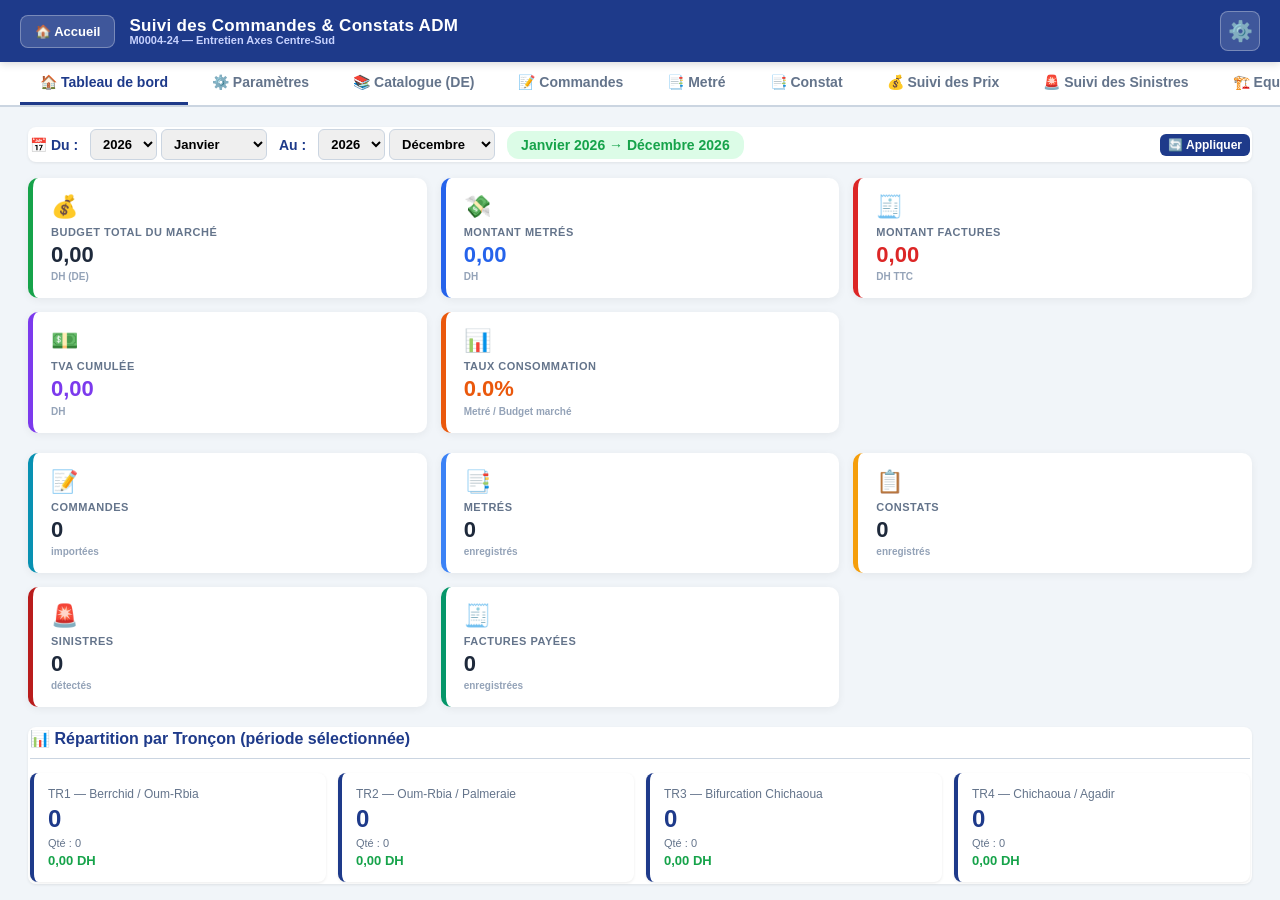
==== M0004-24/index.html @ 0e738bc2 "Add files via upload" ====
<!DOCTYPE html>
<html lang="fr" dir="ltr">
<head>
  <meta charset="UTF-8">
  <meta name="viewport" content="width=device-width, initial-scale=1.0">
  <title>Suivi Commandes - Marché M0004/24</title>
  <link rel="stylesheet" href="../shared/core.css">
  <script src="https://cdn.sheetjs.com/xlsx-0.20.0/package/dist/xlsx.full.min.js"></script>
</head>
<body>

 <!-- ═══ HEADER FIXE ═══ -->
  <header class="app-header">
    <div class="header-brand">
      <a href="../Marches.html" class="btn-home" title="Retour à l'accueil">
        🏠 Accueil
      </a>
      <img src="../image/adm.jpg" alt="ADM" class="header-logo" onerror="this.style.display='none'">
      <div>
        <h1>Suivi des Commandes & Constats ADM</h1>
        <small style="color:#c7d2fe;font-size:11px;font-weight:600;display:block;margin-top:-2px;">
          <span id="header-marche-nom">M0004/24</span>
        </small>
      </div>
    </div>
    <div class="header-actions-wrap">
      <button class="btn-settings" id="btn-settings-menu" onclick="toggleSettingsMenu(event)" title="Paramètres">⚙️</button>
      <div class="settings-dropdown" id="settings-dropdown">
        <button id="btn-sauvegarder">💾 Sauvegarder</button>
        <button id="btn-export-json">💾 Export JSON</button>
        <button id="btn-import-json">📥 Import JSON</button>
        <input type="file" id="file-json" accept=".json" hidden>
      </div>
    </div>
  </header>

  <!-- ═══ LAYOUT : SIDEBAR + CONTENU ═══ -->
  <div class="app-layout">

    

    <!-- CONTENU PRINCIPAL -->
  <main class="content">

  <nav class="tabs">
    <button class="tab active" data-tab="dashboard">🏠 Tableau de bord</button>
    <button class="tab" data-tab="parametres">⚙️ Paramètres</button>
    <button class="tab" data-tab="catalogue">📚 Catalogue (DE)</button>
    <button class="tab" data-tab="commandes">📝 Commandes</button>
    <button class="tab" data-tab="metre">📑 Metré</button>
    <button class="tab" data-tab="constat">📑 Constat</button>
    <button class="tab" data-tab="suivi">💰 Suivi des Prix</button>
    <button class="tab" data-tab="sinistres">🚨 Suivi des Sinistres</button>
    <button class="tab" data-tab="equipements">🏗️ Equipements</button>
    <button class="tab" data-tab="historique">🕒 Historique</button>
    <button class="tab" data-tab="export">📤 Export</button>
  </nav>

  <div class="container">

    <!-- DASHBOARD -->
    <section class="tab-content active" id="tab-dashboard">
      <!-- Toolbar : Sélecteur de période -->
      <div class="panel" style="margin-bottom:16px;">
        <div style="display:flex;gap:12px;align-items:center;flex-wrap:wrap;">
          <label style="font-weight:700;color:#1e3a8a;">📅 Du :</label>
          <span id="dash-picker-debut"></span>
          <label style="font-weight:700;color:#1e3a8a;">Au :</label>
          <span id="dash-picker-fin"></span>
          <span id="dash-periode-label" style="font-weight:700;color:#16a34a;padding:6px 14px;background:#dcfce7;border-radius:12px;"></span>
          <button class="btn btn-primary btn-sm" onclick="changerPeriodeDashboard()" style="margin-left:auto;">🔄 Appliquer</button>
        </div>
      </div>

      <!-- CARTES FINANCES (5) -->
      <div class="dash-grid">
        <div class="dash-card" style="border-left-color:#16a34a;">
          <div class="dash-icon">💰</div>
          <div class="dash-label">Budget total du marché</div>
          <div class="dash-value" id="dash-budget-marche">0</div>
          <div class="dash-unit">DH (DE)</div>
        </div>
        <div class="dash-card" style="border-left-color:#2563eb;">
          <div class="dash-icon">💸</div>
          <div class="dash-label">Montant Metrés</div>
          <div class="dash-value" id="dash-montant-metres">0</div>
          <div class="dash-unit">DH</div>
        </div>
        <div class="dash-card" style="border-left-color:#dc2626;">
          <div class="dash-icon">🧾</div>
          <div class="dash-label">Montant Factures</div>
          <div class="dash-value" id="dash-montant-factures">0</div>
          <div class="dash-unit">DH TTC</div>
        </div>
        <div class="dash-card" style="border-left-color:#7c3aed;">
          <div class="dash-icon">💵</div>
          <div class="dash-label">TVA cumulée</div>
          <div class="dash-value" id="dash-tva">0</div>
          <div class="dash-unit">DH</div>
        </div>
        <div class="dash-card" style="border-left-color:#ea580c;">
          <div class="dash-icon">📊</div>
          <div class="dash-label">Taux consommation</div>
          <div class="dash-value" id="dash-taux">0%</div>
          <div class="dash-unit">Metré / Budget marché</div>
        </div>
      </div>

      <!-- CARTES ACTIVITÉ (5) -->
      <div class="dash-grid">
        <div class="dash-card" style="border-left-color:#0891b2;">
          <div class="dash-icon">📝</div>
          <div class="dash-label">Commandes</div>
          <div class="dash-value" id="dash-nb-commandes">0</div>
          <div class="dash-unit">importées</div>
        </div>
        <div class="dash-card" style="border-left-color:#3b82f6;">
          <div class="dash-icon">📑</div>
          <div class="dash-label">Metrés</div>
          <div class="dash-value" id="dash-nb-metres">0</div>
          <div class="dash-unit">enregistrés</div>
        </div>
        <div class="dash-card" style="border-left-color:#f59e0b;">
          <div class="dash-icon">📋</div>
          <div class="dash-label">Constats</div>
          <div class="dash-value" id="dash-nb-constats">0</div>
          <div class="dash-unit">enregistrés</div>
        </div>
        <div class="dash-card" style="border-left-color:#b91c1c;">
          <div class="dash-icon">🚨</div>
          <div class="dash-label">Sinistres</div>
          <div class="dash-value" id="dash-nb-sinistres">0</div>
          <div class="dash-unit">détectés</div>
        </div>
        <div class="dash-card" style="border-left-color:#059669;">
          <div class="dash-icon">🧾</div>
          <div class="dash-label">Factures payées</div>
          <div class="dash-value" id="dash-nb-factures">0</div>
          <div class="dash-unit">enregistrées</div>
        </div>
      </div>

      <!-- RÉPARTITION PAR TRONÇON -->
      <div class="panel">
        <h2>📊 Répartition par Tronçon (période sélectionnée)</h2>
        <div id="dashboard-tr-cards" class="tr-cards-grid"></div>
      </div>
    </section>

   <!-- PARAMÈTRES -->
    <section class="tab-content" id="tab-parametres">
      <div class="panel">
        <div class="params-header">
          <h2>⚙️ Paramètres du projet</h2>
          <p class="hint">Ces informations sont utilisées dans l'en-tête et le pied de page des documents exportés.</p>
        </div>

        <!-- ═══ Layout 3 colonnes : Info | Bouton | Signatures ═══ -->
        <div class="params-layout">

          <!-- ═══ GAUCHE : Informations générales ═══ -->
          <div class="params-section params-col-left">
            <h3 class="params-section-title">🏢 Informations générales</h3>

            <div class="params-grid-1col">
              <div class="params-row">
                <label>Maître d'ouvrage</label>
                <input type="text" id="param-mo">
              </div>

              <div class="params-row">
                <label>Maître d'œuvre</label>
                <input type="text" id="param-moe">
              </div>

              <div class="params-row">
                <label>Prestataire</label>
                <input type="text" id="param-prestataire">
              </div>

              <div class="params-row">
                <label>Marché N°</label>
                <input type="text" id="param-marche">
              </div>

              <div class="params-row">
                <label>Section</label>
                <input type="text" id="param-section">
              </div>

              <div class="params-row">
                <label>Objet</label>
                <input type="text" id="param-objet">
              </div>

              <div class="params-row">
                <label>Date de début</label>
                <input type="date" id="param-date-debut">
              </div>

              <div class="params-row">
                <label>Date de fin</label>
                <input type="date" id="param-date-fin">
              </div>
            </div>
          </div>

          <!-- ═══ MILIEU : Bouton Enregistrer ═══ -->
          <div class="params-col-middle">
            <button class="btn btn-primary btn-save-vertical" id="btn-save-parametres">
              <span class="save-icon">💾</span>
              <span class="save-text">Enregistrer<br>les paramètres</span>
            </button>
          </div>

          <!-- ═══ DROITE : Signatures ═══ -->
          <!-- ═══ Section 2 : Signatures par TR ═══ -->
<div class="params-section">
  <h3 class="params-section-title">🖋️ Signatures par Tronçon</h3>
  <p class="hint" style="margin-bottom:14px;">
    Chaque <strong>technicien</strong> a son tronçon. En cas de congé, activez le remplaçant.
    Les <strong>ingénieurs</strong> couvrent : <b>Ing. 1</b> → TR1+TR2, <b>Ing. 2</b> → TR3+TR4.
  </p>

  <!-- Tableau techniciens -->
  <div class="sig-table-wrap">
    <table class="sig-table">
      <thead>
        <tr>
          <th style="width:200px;">Rôle</th>
          <th>TR1</th>
          <th>TR2</th>
          <th>TR3</th>
          <th>TR4</th>
        </tr>
      </thead>
      <tbody>
        <!-- Fonctions techniciens -->
        <tr>
          <td class="sig-row-label">👷 Fonction (Dressé par)</td>
          <td><input type="text" id="sig-tech-fct-TR1" placeholder="Adjoint Viabilité"></td>
          <td><input type="text" id="sig-tech-fct-TR2" placeholder="Adjoint Viabilité"></td>
          <td><input type="text" id="sig-tech-fct-TR3" placeholder="Adjoint Viabilité"></td>
          <td><input type="text" id="sig-tech-fct-TR4" placeholder="Adjoint Viabilité"></td>
        </tr>
        <!-- Noms titulaires -->
        <tr>
          <td class="sig-row-label">👤 Nom du titulaire</td>
          <td><input type="text" id="sig-tech-nom-TR1" placeholder="A. Nouari"></td>
          <td><input type="text" id="sig-tech-nom-TR2" placeholder="M. Alami"></td>
          <td><input type="text" id="sig-tech-nom-TR3" placeholder="Y. Idrissi"></td>
          <td><input type="text" id="sig-tech-nom-TR4" placeholder="H. Bennani"></td>
            </tr>
            <!-- Noms remplaçants -->
            <tr>
            <td class="sig-row-label">🔄 Nom du remplaçant</td>
            <td><input type="text" id="sig-tech-remp-TR1" placeholder="B. Tazi"></td>
            <td><input type="text" id="sig-tech-remp-TR2" placeholder="K. Fassi"></td>
            <td><input type="text" id="sig-tech-remp-TR3" placeholder="R. Saidi"></td>
            <td><input type="text" id="sig-tech-remp-TR4" placeholder="N. Cherkaoui"></td>
            </tr>
            <!-- Toggle congé -->
            <tr>
            <td class="sig-row-label">🔘 Titulaire en congé ?</td>
            <td style="text-align:center;">
                <label class="switch">
                <input type="checkbox" id="sig-tech-conge-TR1">
                <span class="slider"></span>
                </label>
            </td>
            <td style="text-align:center;">
                <label class="switch">
                <input type="checkbox" id="sig-tech-conge-TR2">
                <span class="slider"></span>
                </label>
            </td>
            <td style="text-align:center;">
                <label class="switch">
                <input type="checkbox" id="sig-tech-conge-TR3">
                <span class="slider"></span>
                </label>
            </td>
            <td style="text-align:center;">
                <label class="switch">
                <input type="checkbox" id="sig-tech-conge-TR4">
                <span class="slider"></span>
                </label>
            </td>
            </tr>
        </tbody>
        </table>
    </div>

    <!-- Ingénieurs -->
    <div class="sig-eng-grid">
        <div class="sig-eng-card" style="border-left-color:#2563eb;">
        <h4>🎓 Ingénieur 1 (TR1 + TR2)</h4>
        <div class="params-row">
            <label>Fonction (Validé par)</label>
            <input type="text" id="sig-ing1-fct" placeholder="Chef de division sécurité et entretien">
        </div>
        <div class="params-row">
            <label>Nom</label>
            <input type="text" id="sig-ing1-nom" placeholder="S. Mansouri">
        </div>
        </div>

        <div class="sig-eng-card" style="border-left-color:#7c3aed;">
        <h4>🎓 Ingénieur 2 (TR3 + TR4)</h4>
        <div class="params-row">
            <label>Fonction (Validé par)</label>
            <input type="text" id="sig-ing2-fct" placeholder="Chef de division sécurité et entretien">
        </div>
        <div class="params-row">
            <label>Nom</label>
            <input type="text" id="sig-ing2-nom" placeholder="A. Kadiri">
        </div>
        </div>
    </div>

    <!-- Entreprise -->
    <div class="sig-eng-card" style="border-left-color:#16a34a;margin-top:14px;">
        <h4>🏢 Entreprise (Accepté par)</h4>
        <div class="params-grid-2col">
        <div class="params-row">
            <label>Texte (Accepté par)</label>
            <input type="text" id="sig-ent-txt" placeholder="Le représentant de l'entreprise">
        </div>
        <div class="params-row">
            <label>Nom</label>
            <input type="text" id="sig-ent-nom" placeholder="M. Bennani">
        </div>
        <div class="params-row">
            <label>Date d'acceptation</label>
            <input type="date" id="sig-ent-date">
        </div>
        </div>
    </div>
    </div>

        </div>

        <!-- ═══ Section Logo (pleine largeur en bas) ═══ -->
        <div class="params-section params-logo-section">
          <h3 class="params-section-title">🖼️ Logo du projet</h3>

          <div class="params-logo-row">
            <div class="params-logo-upload">
              <label for="param-logo" class="btn btn-secondary" style="cursor:pointer;">
                📁 Choisir un fichier
              </label>
              <input type="file" id="param-logo" accept="image/*" hidden>
              <button type="button" class="btn btn-danger btn-sm" id="btn-supprimer-logo" style="display:none;">
                🗑️ Supprimer
              </button>
            </div>
            <div id="param-logo-preview" class="params-logo-preview"></div>
          </div>
        </div>

      </div>
    </section>

    <!-- CATALOGUE -->
    <section class="tab-content" id="tab-catalogue">
      <div class="panel">
        <h2>📚 Catalogue de référence — DE.xlsx</h2>
        <div class="import-zone">
          <p>Importer le fichier <strong>DE.xlsx</strong>.</p>
          <input type="file" id="file-de" accept=".xlsx,.xls" hidden>
          <button class="btn btn-primary" onclick="document.getElementById('file-de').click()">
            📥 Importer DE.xlsx
          </button>
          <span id="de-status" class="status"></span>
        </div>
        <div class="filter-bar">
          <input type="text" id="filtre-catalogue" placeholder="🔍 Rechercher N° ou libellé...">
        </div>
        <div class="table-scroll-fill">
          <table class="table">
            <thead>
              <tr>
                <th style="width:60px;">N°</th>
                <th>Libellé des prix</th>
                <th style="width:70px;">Unité</th>
                <th style="width:110px;">Qts INITIALES</th>
                <th style="width:120px;">P.U (DH)</th>
                <th style="width:140px;">P.T (DH)</th>
              </tr>
            </thead>
            <tbody id="tbody-catalogue"></tbody>
            <tfoot id="tfoot-catalogue"></tfoot>
          </table>
        </div>
      </div>
    </section>

    <!-- COMMANDES -->
    <section class="tab-content" id="tab-commandes">
      <div class="panel">
        <h2>📥 Importer une commande depuis Excel</h2>
        <div class="import-zone">
          <p>Importer un fichier <strong>COMMANDE type.xlsx</strong>. Le nom doit être unique.</p>
          <input type="file" id="file-commande" accept=".xlsx,.xls" hidden>
          <label style="font-size:13px;">
            Nom :
            <input type="text" id="import-nom" placeholder="Ex: commande25" style="padding:5px;width:130px;">
          </label>
          <label style="font-size:13px;">
            Date :
            <input type="date" id="import-date" style="padding:5px;">
          </label>
          <button class="btn btn-primary" onclick="document.getElementById('file-commande').click()">
            📥 Importer
          </button>
          <span id="commande-status" class="status"></span>
        </div>
      </div>

      <div class="panel">
        <h2>📋 Gestion des commandes enregistrées</h2>
        <div id="liste-commandes-accordion"></div>
      </div>

      <div class="panel">
        <h2>📑 Toutes les lignes (toutes commandes confondues)</h2>
        <div class="filter-bar">
          <select id="filtre-troncon">
            <option value="">Tous les tronçons</option>
            <option value="TR1">TR1</option><option value="TR2">TR2</option>
            <option value="TR3">TR3</option><option value="TR4">TR4</option>
          </select>
          <input type="text" id="filtre-recherche"
                 placeholder="🔍 Rechercher : PK, désignation, observations, dates, N° commande...">
          <button class="btn btn-primary" id="btn-generer-finale">👁️ Aperçu & Export</button>
        </div>
        <div style="max-height:600px;overflow-y:auto;">
          <table class="table" style="font-size:12px;">
            <thead>
              <tr>
                <th style="width:110px;">N° Commande</th>
                <th style="width:70px;">Tronçon</th>
                <th style="width:90px;">PK</th>
                <th style="width:60px;">Sens</th>
                <th style="width:70px;">Côté</th>
                <th>Désignation</th>
                <th style="width:180px;">Observations</th>
                <th style="width:60px;">Qté</th>
                <th style="width:110px;">Type</th>
                <th style="width:90px;">Changer</th>
              </tr>
            </thead>
            <tbody id="tbody-liste-commandes"></tbody>
            <tfoot id="tfoot-liste-commandes"></tfoot>
          </table>
        </div>
      </div>
    </section>

    <!-- METRÉ -->
    <section class="tab-content" id="tab-metre">
      <div class="sub-tabs" id="subtabs-metre">
        <button class="sub-tab active" data-subtab="metre-TR1" onclick="switchMetre('TR1')">📑 Metré TR1</button>
        <button class="sub-tab" data-subtab="metre-TR2" onclick="switchMetre('TR2')">📑 Metré TR2</button>
        <button class="sub-tab" data-subtab="metre-TR3" onclick="switchMetre('TR3')">📑 Metré TR3</button>
        <button class="sub-tab" data-subtab="metre-TR4" onclick="switchMetre('TR4')">📑 Metré TR4</button>
        <input type="file" id="file-metre-import" accept=".xlsx,.xls" hidden>
        <button class="btn btn-primary btn-sm" onclick="document.getElementById('file-metre-import').click()" style="margin-left:auto;">
            📥 Importer Excel
        </button>
    </div>
      
       
      <div id="metre-content"></div>

      <!-- ⬇️ Gestion des Metrés enregistrés -->
      <div class="panel" style="margin-top:20px;">
        <h2>📋 Gestion des Metrés enregistrés</h2>
        <div class="filter-bar">
          <select id="filtre-metre-troncon" onchange="rendreMetresEnregistres()">
            <option value="">Tous les tronçons</option>
            <option value="TR1">TR1</option><option value="TR2">TR2</option>
            <option value="TR3">TR3</option><option value="TR4">TR4</option>
          </select>
          <input type="text" id="filtre-metre-recherche"
                 placeholder="🔍 Rechercher (N°, date, tronçon...)"
                 oninput="rendreMetresEnregistres()">
        </div>
        <div id="liste-metres-accordion"></div>
      </div>
    </section>

    <!-- CONSTAT -->
    <section class="tab-content" id="tab-constat">
      <div class="sub-tabs" id="subtabs-constat">
        <button class="sub-tab active" data-subtab="constat-TR1" onclick="switchConstat('TR1')">📑 Constat TR1</button>
        <button class="sub-tab" data-subtab="constat-TR2" onclick="switchConstat('TR2')">📑 Constat TR2</button>
        <button class="sub-tab" data-subtab="constat-TR3" onclick="switchConstat('TR3')">📑 Constat TR3</button>
        <button class="sub-tab" data-subtab="constat-TR4" onclick="switchConstat('TR4')">📑 Constat TR4</button>
        <button class="sub-tab" data-subtab="constat-CONS" onclick="switchConstat('CONS')">📑 Constat consolidé</button>
        <input type="file" id="file-constat-import" accept=".xlsx,.xls" hidden>
        <button class="btn btn-primary btn-sm" id="btn-import-constat" onclick="document.getElementById('file-constat-import').click()" style="margin-left:auto;">
        📥 Importer Excel
        </button>
    </div>
      
     <div id="constat-content"></div>

      <!-- ⬇️ Gestion des Constats enregistrés -->
      <div class="panel" style="margin-top:20px;">
        <h2>📋 Gestion des Constats enregistrés</h2>
        <div class="filter-bar">
          <select id="filtre-constat-troncon" onchange="rendreConstatsEnregistres()">
            <option value="">Tous les tronçons</option>
            <option value="TR1">TR1</option><option value="TR2">TR2</option>
            <option value="TR3">TR3</option><option value="TR4">TR4</option>
          </select>
          <input type="text" id="filtre-constat-recherche"
                 placeholder="🔍 Rechercher (N°, date, tronçon...)"
                 oninput="rendreConstatsEnregistres()">
        </div>
        <div id="liste-constats-accordion"></div>
      </div>
    </section>
    <!-- SUIVI DES PRIX -->
    <section class="tab-content" id="tab-suivi">
    <div id="suivi-content"></div>

    <!-- ⬇️ Gestion des Suivis enregistrés -->
    <div class="panel" style="margin-top:20px;">
        <h2>📋 Gestion des Suivis des Prix enregistrés</h2>
        <div class="filter-bar">
      <button class="btn btn-primary btn-sm" onclick="ajouterSuiviManuel()">➕ Nouveau Suivi</button>
      <select id="filtre-suivi-mois" onchange="rendreSuivisEnregistres()">
            <option value="">Tous les mois</option>
        </select>
        <input type="text" id="filtre-suivi-recherche"
                placeholder="🔍 Rechercher (N°, mois...)"
                oninput="rendreSuivisEnregistres()">
        </div>
        <div id="liste-suivis-accordion"></div>
    </div>
    </section>
    <!-- SUIVI DES SINISTRES -->
    <section class="tab-content" id="tab-sinistres">
        <!-- Sous-tabs -->
        <div class="sub-tabs" id="subtabs-sinistres">
            <button class="sub-tab active" data-subtab="sin-sinistres" onclick="switchSinistre('sin-sinistres')">🚨 Sinistres</button>
            <button class="sub-tab" data-subtab="sin-photos" onclick="switchSinistre('sin-photos')">📷 Photos</button>
            <button class="sub-tab" data-subtab="sin-gard" onclick="switchSinistre('sin-gard')">📄 Page de garde</button>
            <button class="sub-tab" data-subtab="sin-etat" onclick="switchSinistre('sin-etat')">📋 État des sinistres</button>
            <button class="sub-tab" data-subtab="sin-factures" onclick="switchSinistre('sin-factures')">🧾 Factures</button>
        </div>

        <!-- ═══ 1. SINISTRES (extraits des commandes) ═══ -->
        <div id="sin-content-sinistres">
            <div class="panel">
            <h2>🚨 Liste des sinistres (extraite des commandes)</h2>
            <div class="filter-bar">
                <select id="sin-filtre-troncon" onchange="rendreSinistresListe()">
                <option value="">Tous les tronçons</option>
                <option value="TR1">TR1</option><option value="TR2">TR2</option>
                <option value="TR3">TR3</option><option value="TR4">TR4</option>
                </select>
                <input type="text" id="sin-filtre-recherche"
                    placeholder="🔍 Rechercher (PK, sens, observations, date...)"
                    oninput="rendreSinistresListe()">
                <button class="btn btn-secondary btn-sm" onclick="exportSinistresExcel()">📥 Excel</button>
                <span id="sin-count" style="margin-left:auto;font-weight:600;color:#1e3a8a;"></span>
            </div>
            <div style="max-height:600px;overflow:auto;">
                <table class="table" style="font-size:12px;">
                <thead>
                    <tr>
                        <th style="width:70px;">Tronçon</th>
                        <th style="width:90px;">PK</th>
                        <th style="width:60px;">Sens</th>
                        <th style="width:70px;">Côté</th>
                        <th>Dégats infrastructure</th>
                        <th style="width:100px;">Date du sinistre</th>
                        <th style="width:80px;">Commande</th>
                    </tr>
                </thead>
                <tbody id="tbody-sinistres"></tbody>
                </table>
            </div>
            </div>
        </div>

        <!-- ═══ 2. PHOTOS ═══ -->
        <div id="sin-content-photos" style="display:none;">
            <div class="panel">
            <h2>📷 Photos des sinistres</h2>
            <div class="filter-bar">
                <input type="file" id="photos-folder-input" webkitdirectory directory multiple accept="image/*" hidden>
                <button class="btn btn-primary" onclick="document.getElementById('photos-folder-input').click()">
                📁 Charger le dossier "photo"
                </button>
                <button class="btn btn-secondary" onclick="viderPhotos()">🗑️ Vider les photos</button>
                <span id="photos-count" style="font-weight:600;color:#1e3a8a;"></span>
            </div>
            <p class="hint">
                ℹ️ Nommez vos fichiers : <strong>PK Sens Numéro.jpg</strong> (ex: <code>240800 AM1.jpg</code>, <code>240800 AM2.jpg</code>)
            </p>
            <div class="filter-bar" style="background:#f0f9ff;padding:12px;border-radius:8px;">
                <label style="font-weight:700;color:#1e3a8a;">📅 Date du sinistre :</label>
                <select id="photos-select-date" onchange="majSelectPkPhotos()"
                        style="min-width:200px;padding:6px 10px;border-radius:6px;border:1px solid #cbd5e1;font-weight:600;">
                <option value="">— Sélectionner une date —</option>
                </select>
                <label style="font-weight:700;color:#1e3a8a;">📍 PK :</label>
                <select id="photos-select-pk" onchange="rendrePhotos()"
                        style="min-width:220px;padding:6px 10px;border-radius:6px;border:1px solid #cbd5e1;font-weight:600;">
                <option value="">— Sélectionner un PK —</option>
                </select>
            </div>
            <div id="photos-grid"></div>
            </div>
        </div>

        <!-- ═══ 3. PAGE DE GARDE ═══ -->
        <div id="sin-content-gard" style="display:none;">
            <div class="panel">
            <h2>📄 Page de garde du sinistre</h2>
            <div class="filter-bar">
                <label style="font-weight:600;">🔍 Choisir un sinistre :</label>
                <select id="gard-select-pk" onchange="rendrePageDeGarde()" style="min-width:400px;padding:6px;">
                <option value="">— Sélectionner PK / Sens —</option>
                </select>
                <button class="btn btn-primary btn-sm" onclick="apercuPageDeGarde()">🖨️ Aperçu & Imprimer / PDF</button>
            </div>
            <div id="gard-content" class="page-garde"></div>
            </div>
        </div>

        <!-- ═══ 4. ÉTAT DES SINISTRES ═══ -->
        <div id="sin-content-etat" style="display:none;">
            <div id="etat-sinistres-content"></div>
            <div class="panel" style="margin-top:20px;">
            <h2>📋 Gestion des États enregistrés</h2>
            <div class="filter-bar">
                <select id="filtre-etat-mois" onchange="rendreEtatsSinistresEnregistres()">
                <option value="">Tous les mois</option>
                </select>
            </div>
            <div id="liste-etats-accordion"></div>
            </div>
        </div>
        <!-- ═══ 5. FACTURES ═══ -->
        <div id="sin-content-factures" style="display:none;">
            <div id="factures-content"></div>
                <div class="panel" style="margin-top:20px;">
                    <h2>📋 Gestion des Factures enregistrées</h2>
                        <div class="filter-bar">
                        <input type="text" id="filtre-facture-recherche"
                                placeholder="🔍 Rechercher (N° facture, PK...)"
                                oninput="rendreFacturesEnregistrees()">
                        </div>
                <div id="liste-factures-accordion"></div>
            </div>
        </div>
    </section>
    <!-- ÉQUIPEMENTS -->
    <section class="tab-content" id="tab-equipements">
            <div id="equipements-content"></div>
            <div class="panel" style="margin-top:20px;">
                <h2>📋 Gestion des Équipements enregistrés</h2>
                <div class="filter-bar">
                <select id="filtre-equip-mois" onchange="rendreEquipementsEnregistres()">
                    <option value="">Tous les mois</option>
                </select>
                <input type="text" id="filtre-equip-recherche"
                        placeholder="🔍 Rechercher (N°, mois...)"
                        oninput="rendreEquipementsEnregistres()">
                </div>
                <div id="liste-equipements-accordion"></div>
            </div>
    </section>
        

    <!-- HISTORIQUE -->
    <section class="tab-content" id="tab-historique">
      <div class="panel">
        <h2>🕒 Historique des modifications</h2>
        <div class="filter-bar">
          <button class="btn btn-danger btn-sm" id="btn-vider-historique">🗑️ Vider l'historique</button>
        </div>
        <table class="table">
          <thead><tr>
            <th style="width:180px;">Date & heure</th>
            <th style="width:200px;">Action</th>
            <th>Détails</th>
          </tr></thead>
          <tbody id="tbody-historique"></tbody>
        </table>
      </div>
    </section>

    <!-- EXPORT -->
    <!-- EXPORT -->
    <section class="tab-content" id="tab-export">
    <div class="panel">
        <h2>📤 Centre d'Export & Impression</h2>
        <p class="hint">
        📌 Sélectionnez une <strong>période</strong> et un <strong>tronçon</strong>, puis cliquez sur
        <strong>👁️ Aperçu & Export</strong> dans la carte souhaitée.
        </p>

        <!-- Filtres globaux -->
        <div class="export-filters-bar">
        <div class="export-filter-item">
            <label>📅 Du :</label>
            <span id="export-picker-debut"></span>
        </div>
        <div class="export-filter-item">
            <label>Au :</label>
            <span id="export-picker-fin"></span>
        </div>
        <div class="export-filter-item">
            <label>🛣️ Tronçon :</label>
            <select id="export-filter-troncon">
            <option value="">Tous</option>
            <option value="TR1">TR1</option>
            <option value="TR2">TR2</option>
            <option value="TR3">TR3</option>
            <option value="TR4">TR4</option>
            </select>
        </div>
        <button class="btn btn-primary btn-sm" onclick="appliquerFiltresExport()">
            🔄 Appliquer
        </button>
        </div>

        <!-- Cartes d'export -->
        <div class="export-grid-center" id="export-grid-center"></div>
    </div>
    </section>

  </div>  <!-- /container -->

    </main>  <!-- /content -->
 </div>  <!-- /app-layout -->

  <div class="modal" id="modal-apercu">
    <div class="modal-content">
      <div class="modal-header">
        <h2 id="apercu-titre">Aperçu</h2>
        <div id="modal-actions">
          <button class="btn btn-primary" id="btn-imprimer">🖨️ Imprimer / PDF</button>
          <button class="btn btn-ghost" id="btn-fermer-apercu">✖ Fermer</button>
        </div>
      </div>
      <div class="modal-body" id="apercu-body"></div>
    </div>
  </div>

  <script src="config.js"></script>
  <script src="../shared/core.js"></script>
  <script src="custom.js"></script>
</body>
</html>
---- shared/core.css ----
/* ============================================================
   SUIVI DES COMMANDES — Styles principaux
   Organisation :
   01. Variables & Thème
   02. Reset & Base
   03. Layout global
   04. Header
   05. Sidebar
   06. Content + Tabs + Sub-tabs
   07. Container & Panels
   08. Cartes (générales + Dashboard + TR)
   09. Boutons
   10. Formulaires & Import
   11. Tableaux
   12. Badges & Filtres
   13. Accordéons
   14. Export cards
   15. Modal
   16. En-têtes officiels
   17. Page de garde
   18. Photos archive
   19. Print
   ============================================================ */


/* ============================================================
   01. VARIABLES & THÈME
   ============================================================ */
:root {
  --primary: #1e3a8a;
  --primary-light: #3b82f6;
  --success: #16a34a;
  --warning: #ea580c;
  --danger: #dc2626;
  --bg: #f1f5f9;
  --panel: #ffffff;
  --border: #cbd5e1;
  --text: #1e293b;
  --text-muted: #64748b;
  --shadow: 0 1px 3px rgba(0,0,0,0.08);
  --shadow-lg: 0 8px 30px rgba(0,0,0,0.2);
}


/* ============================================================
   02. RESET & BASE
   ============================================================ */
* { box-sizing: border-box; margin: 0; padding: 0; }

html, body { height: 100%; }

body {
  font-family: 'Tahoma', 'Segoe UI', 'Arial', sans-serif;
  background: var(--bg);
  color: var(--text);
  direction: ltr;
  font-size: 14px;
  display: flex;
  flex-direction: column;
  overflow: hidden;
}


/* ============================================================
   03. LAYOUT GLOBAL
   ============================================================ */
.app-layout {
  display: flex;
  flex: 1;
  overflow: hidden;
}

.content {
  flex: 1;
  overflow-y: auto;
  background: var(--bg);
  display: flex;
  flex-direction: column;
}


/* ============================================================
   04. HEADER
   ============================================================ */
.app-header {
  background: var(--primary);
  color: white;
  padding: 0 20px;
  display: flex;
  align-items: center;
  justify-content: space-between;
  height: 62px;
  box-shadow: 0 2px 8px rgba(0,0,0,0.15);
  z-index: 100;
  flex-shrink: 0;
}

.header-brand {
  display: flex;
  align-items: center;
  gap: 14px;
  height: 100%;
}

.header-logo {
  height: 48px;
  max-height: 48px;
  width: auto;
  background: var(--primary);
  padding: 4px 8px;
  border-radius: 4px;
  object-fit: contain;
}

.header-brand h1 {
  font-size: 17px;
  margin: 0;
  font-weight: 700;
  color: #fff;
  letter-spacing: 0.3px;
}

.header-actions-wrap { position: relative; }

.btn-settings {
  background: rgba(255,255,255,0.15);
  border: 1px solid rgba(255,255,255,0.3);
  color: white;
  width: 40px;
  height: 40px;
  border-radius: 8px;
  cursor: pointer;
  font-size: 20px;
  display: flex;
  align-items: center;
  justify-content: center;
  transition: background 0.2s;
}
.btn-settings:hover { background: rgba(255,255,255,0.28); }

/* Menu déroulant ⚙️ */
.settings-dropdown {
  display: none;
  position: absolute;
  top: calc(100% + 6px);
  right: 0;
  background: white;
  border-radius: 8px;
  box-shadow: var(--shadow-lg);
  min-width: 200px;
  padding: 6px;
  z-index: 9999;
}
.settings-dropdown.open { display: block; }
.settings-dropdown button {
  display: block;
  width: 100%;
  text-align: left;
  padding: 10px 14px;
  background: none;
  border: none;
  cursor: pointer;
  font-size: 13px;
  font-family: inherit;
  color: var(--text);
  border-radius: 6px;
  font-weight: 500;
  transition: background 0.15s;
}
.settings-dropdown button:hover {
  background: #f1f5f9;
  color: var(--primary);
}


/* ============================================================
   05. SIDEBAR
   ============================================================ */
.sidebar {
  display: none !important;
}
.sidebar {
  width: 250px;
  background: #1e293b;
  color: white;
  display: flex;
  flex-direction: column;
  flex-shrink: 0;
  overflow-y: auto;
  transition: width 0.25s ease;
}

.sidebar-header {
  display: flex;
  align-items: center;
  justify-content: space-between;
  padding: 16px 12px 16px 18px;
  font-weight: 700;
  font-size: 13px;
  letter-spacing: 1.5px;
  color: #93c5fd;
  background: #0f172a;
  text-transform: uppercase;
  border-bottom: 1px solid #334155;
}

.btn-toggle-sidebar {
  background: rgba(255,255,255,0.08);
  border: 1px solid rgba(255,255,255,0.15);
  color: #93c5fd;
  width: 26px;
  height: 26px;
  border-radius: 6px;
  cursor: pointer;
  font-size: 11px;
  display: flex;
  align-items: center;
  justify-content: center;
  transition: all 0.2s;
  padding: 0;
}
.btn-toggle-sidebar:hover {
  background: rgba(255,255,255,0.18);
  color: #fff;
}

/* Liste des marchés */
.marches-list {
  list-style: none;
  margin: 0;
  padding: 8px;
  flex: 1;
}

.marche-item {
  display: flex;
  align-items: center;
  gap: 10px;
  padding: 12px 14px;
  border-radius: 8px;
  cursor: pointer;
  margin-bottom: 6px;
  transition: background 0.15s, border-left 0.15s;
  border-left: 3px solid transparent;
}
.marche-item:hover  { background: #334155; }
.marche-item.active { background: #1e40af; border-left-color: #fbbf24; }

.marche-icon { font-size: 20px; flex-shrink: 0; }

.marche-info {
  display: flex;
  flex-direction: column;
  gap: 2px;
  min-width: 0;
}
.marche-info strong { font-size: 13px; color: #fff; font-weight: 700; }
.marche-info small {
  font-size: 11px;
  color: #94a3b8;
  white-space: nowrap;
  overflow: hidden;
  text-overflow: ellipsis;
}
.marche-item.active .marche-info small { color: #c7d2fe; }

.btn-add-marche {
  margin: 12px;
  background: #3b82f6;
  color: white;
  border: none;
  padding: 10px;
  border-radius: 6px;
  font-weight: 600;
  cursor: pointer;
  transition: background 0.2s;
}
.btn-add-marche:hover { background: #2563eb; }

/* Mode réduit (60px) */
.sidebar.collapsed { width: 60px; }
.sidebar.collapsed .sidebar-header span { display: none; }
.sidebar.collapsed .sidebar-header { justify-content: center; padding: 16px 8px; }
.sidebar.collapsed .marche-info,
.sidebar.collapsed .marche-icon { display: none; }
.sidebar.collapsed .marche-item { justify-content: center; padding: 12px 8px; }
.sidebar.collapsed .marche-item::after { content: '📑'; font-size: 20px; }
.sidebar.collapsed .btn-add-marche { font-size: 0; padding: 10px 0; }
.sidebar.collapsed .btn-add-marche::before { content: '➕'; font-size: 16px; }


/* ============================================================
   06. CONTENT + TABS + SUB-TABS
   ============================================================ */
.content .tabs {
  position: sticky;
  top: 0;
  z-index: 50;
  background: white;
  border-bottom: 2px solid var(--border);
  padding: 0 20px;
  display: flex;
  gap: 4px;
  overflow-x: auto;
  flex-shrink: 0;
}

.tabs {
  background: white;
  padding: 0 24px;
  display: flex;
  gap: 4px;
  border-bottom: 2px solid var(--border);
  overflow-x: auto;
}

.tab {
  padding: 12px 20px;
  border: none;
  background: transparent;
  cursor: pointer;
  font-size: 14px;
  font-weight: 600;
  color: var(--text-muted);
  border-bottom: 3px solid transparent;
  transition: all 0.2s;
  white-space: nowrap;
  font-family: inherit;
}
.tab:hover  { color: var(--primary); background: #f8fafc; }
.tab.active { color: var(--primary); border-bottom-color: var(--primary); }

/* Sub-tabs */
.sub-tabs {
  display: flex;
  gap: 6px;
  margin-bottom: 16px;
  flex-wrap: wrap;
  background: white;
  padding: 8px;
  border-radius: 8px;
  box-shadow: var(--shadow);
}
.sub-tab {
  padding: 8px 16px;
  border: 1px solid var(--border);
  background: white;
  border-radius: 6px;
  cursor: pointer;
  font-size: 13px;
  font-weight: 600;
  color: var(--text-muted);
  font-family: inherit;
  transition: all 0.15s;
}
.sub-tab:hover  { background: #f8fafc; border-color: var(--primary-light); }
.sub-tab.active { background: var(--primary); color: white; border-color: var(--primary); }

/* Contenu des onglets */
.tab-content { display: none; }
.tab-content.active { display: block; animation: fadeIn 0.2s; }
@keyframes fadeIn { from { opacity: 0; } to { opacity: 1; } }


/* ============================================================
   07. CONTAINER & PANELS
   ============================================================ */
.container { padding: 20px 24px; max-width: 1600px; margin: 0 auto; }

.panel {
  background: var(--panel);
  padding: 2px;
  border-radius: 8px;
  box-shadow: var(--shadow);
  margin-bottom: 20px;
}
.panel h2 {
  font-size: 16px;
  margin-bottom: 14px;
  padding-bottom: 10px;
  border-bottom: 1px solid var(--border);
  color: var(--primary);
}

.hint {
  font-size: 12px;
  color: var(--text-muted);
  background: #f0f9ff;
  padding: 10px 12px;
  border-radius: 6px;
  border-left: 3px solid var(--primary-light);
  margin-bottom: 14px;
}


/* ============================================================
   08. CARTES (Générales + Dashboard + TR)
   ============================================================ */

/* --- Cartes génériques --- */
.cards-grid {
  display: grid;
  grid-template-columns: repeat(auto-fit, minmax(180px, 1fr));
  gap: 16px;
  margin-bottom: 20px;
}
.card {
  background: var(--panel);
  padding: 20px;
  border-radius: 8px;
  box-shadow: var(--shadow);
  border-left: 4px solid var(--primary-light);
  display: flex;
  flex-direction: column;
  gap: 8px;
}
.card-success { border-left-color: var(--success); }
.card-warning { border-left-color: var(--warning); }
.card-danger  { border-color: #fecaca; background: #fef2f2; }
.card-label { font-size: 12px; color: var(--text-muted); }
.card-value { font-size: 28px; font-weight: bold; }

/* --- Cartes Dashboard --- */
.dash-grid {
  display: grid;
  grid-template-columns: repeat(5, 1fr);
  gap: 14px;
  margin-bottom: 20px;
}
@media (max-width: 1300px) { .dash-grid { grid-template-columns: repeat(3, 1fr); } }
@media (max-width: 900px)  { .dash-grid { grid-template-columns: repeat(2, 1fr); } }
@media (max-width: 600px)  { .dash-grid { grid-template-columns: 1fr; } }

.dash-card {
  background: #fff;
  border-radius: 10px;
  padding: 16px 18px;
  border-left: 5px solid var(--primary);
  box-shadow: 0 2px 8px rgba(0,0,0,0.06);
  transition: transform 0.15s, box-shadow 0.15s;
  display: flex;
  flex-direction: column;
  gap: 4px;
  min-height: 110px;
  position: relative;
  overflow: hidden;
}
.dash-card:hover {
  transform: translateY(-2px);
  box-shadow: 0 6px 18px rgba(0,0,0,0.12);
}
.dash-icon  { font-size: 22px; margin-bottom: 2px; }
.dash-label {
  font-size: 11px;
  color: var(--text-muted);
  font-weight: 700;
  text-transform: uppercase;
  letter-spacing: 0.5px;
}
.dash-value {
  font-size: 22px;
  font-weight: 800;
  color: var(--text);
  line-height: 1.15;
  word-break: break-all;
}
.dash-unit {
  font-size: 10px;
  color: #94a3b8;
  margin-top: auto;
  font-weight: 600;
}

/* Couleurs spécifiques */
#dash-taux              { color: #ea580c; }
#dash-montant-commandes { color: #16a34a; }
#dash-montant-metres    { color: #2563eb; }
#dash-montant-factures  { color: #dc2626; }
#dash-tva               { color: #7c3aed; }

/* --- Cartes par Tronçon --- */
.tr-cards-grid {
  display: grid;
  grid-template-columns: repeat(auto-fit, minmax(220px, 1fr));
  gap: 12px;
}
.tr-card {
  background: white;
  padding: 14px;
  border-radius: 8px;
  border-left: 4px solid var(--primary);
  box-shadow: var(--shadow);
}
.tr-card .tr-lbl { font-size: 12px; color: var(--text-muted); margin-bottom: 4px; }
.tr-card .tr-val { font-size: 24px; font-weight: bold; color: var(--primary); }
.tr-card .tr-sub { font-size: 11px; color: var(--text-muted); margin-top: 4px; }


/* ============================================================
   09. BOUTONS
   ============================================================ */
.btn {
  padding: 8px 16px;
  border: none;
  border-radius: 6px;
  cursor: pointer;
  font-size: 13px;
  font-weight: 600;
  transition: all 0.2s;
  font-family: inherit;
}
.btn:hover { transform: translateY(-1px); opacity: 0.95; }

.btn-primary   { background: var(--primary); color: white; }
.btn-secondary { background: #e2e8f0; color: var(--text); }
.btn-ghost     { background: transparent; color: white; border: 1px solid rgba(255,255,255,0.4); }
.btn-danger    { background: var(--danger); color: white; }
.btn-sm        { padding: 4px 8px; font-size: 12px; }

.btn-icon {
  background: transparent;
  border: 1px solid var(--border);
  padding: 4px 8px;
  border-radius: 4px;
  cursor: pointer;
  font-size: 12px;
  font-family: inherit;
  transition: all 0.15s;
}
.btn-icon:hover         { background: #f1f5f9; }
.btn-icon.danger        { color: var(--danger); }
.btn-icon.danger:hover  { background: #fee2e2; border-color: #fca5a5; }
.btn-icon.success       { color: var(--success); border-color: #86efac; }
.btn-icon.success:hover { background: #dcfce7; }


/* ============================================================
   10. FORMULAIRES & IMPORT
   ============================================================ */
.form-grid {
  display: grid;
  grid-template-columns: repeat(auto-fit, minmax(250px, 1fr));
  gap: 12px;
  margin-bottom: 16px;
}
.form-row { display: flex; flex-direction: column; gap: 4px; }
.form-row label { font-size: 12px; font-weight: 600; color: var(--text-muted); }
.form-row input,
.form-row select,
.form-row textarea {
  padding: 8px 10px;
  border: 1px solid var(--border);
  border-radius: 6px;
  font-family: inherit;
  font-size: 13px;
}
.form-row input:focus,
.form-row select:focus {
  outline: 2px solid var(--primary-light);
  outline-offset: 0;
}

.import-zone {
  background: #f0f9ff;
  border: 2px dashed var(--primary-light);
  border-radius: 8px;
  padding: 16px;
  margin-bottom: 16px;
  display: flex;
  align-items: center;
  gap: 12px;
  flex-wrap: wrap;
}
.import-zone p { flex: 1; font-size: 13px; min-width: 250px; }

.status      { font-size: 12px; font-weight: 600; }
.status.ok   { color: var(--success); }
.status.err  { color: var(--danger); }


/* ============================================================
   11. TABLEAUX
   ============================================================ */

/* --- Tableau générique --- */
.table {
  width: 100%;
  border-collapse: collapse;
  font-size: 13px;
  background: white;
}
.table th,
.table td {
  padding: 8px 10px;
  text-align: left;
  border: 1px solid var(--border);
}
.table thead th {
  background: var(--primary);
  color: white;
  font-weight: 600;
  font-size: 12px;
  position: sticky;
  top: 0;
  z-index: 1;
}
.table tbody tr:nth-child(even) { background: #f8fafc; }
.table tbody tr:hover            { background: #eff6ff; }
.table tfoot td {
  background: #1e293b;
  color: white;
  font-weight: 600;
}
.table input,
.table select {
  width: 100%;
  padding: 5px 6px;
  border: 1px solid var(--border);
  border-radius: 4px;
  font-size: 12px;
  font-family: inherit;
  background: white;
}

/* --- Tableau MÉTRÉ (style Excel) --- */
.metre-scroll {
  overflow: auto;
  max-height: 78vh;
  border: 2px solid #000;
  background: white;
}

.metre-table {
  width: 100%;
  border-collapse: collapse;
  font-size: 11px;
  background: white;
  font-family: 'Calibri', 'Tahoma', sans-serif;
  border: 2px solid #000;
}
.metre-table th,
.metre-table td {
  border: 1px solid #7f7f7f;
  padding: 2px 3px;
  text-align: center;
  vertical-align: middle;
}
.metre-table thead th {
  background: #d9e1f2;
  color: #000;
  font-weight: 700;
  font-size: 11px;
  padding: 7px 4px;
  white-space: nowrap;
  border: 1.5px solid #000;
  position: sticky;
  top: 0;
  z-index: 2;
}
.metre-table tbody tr:nth-child(even) { background: #f8f8f8; }
.metre-table tbody tr:hover            { background: #fff9c4; }
.metre-table tbody tr:hover .pk-cell   { background: #fde68a; }

.metre-table input {
  width: 100%;
  padding: 2px 1px;
  border: 1px solid transparent;
  border-radius: 0;
  font-size: 10px;
  font-family: inherit;
  text-align: center;
  background: transparent;
  box-sizing: border-box;
  min-width: 0;
}
.metre-table input:focus {
  border-color: var(--primary);
  background: #fff;
  outline: none;
  box-shadow: 0 0 0 2px rgba(30,58,138,0.25);
  position: relative;
  z-index: 5;
}
.metre-table input.sinistre-input,
.metre-table input.fax-input,
.metre-table input.prest-input {
  text-align: left;
  padding: 3px 4px;
  font-size: 10px;
}

/* Colonnes fixes */
.metre-table .col-pk       { width: 75px;  min-width: 75px; }
.metre-table .col-sens     { width: 50px;  min-width: 50px; }
.metre-table .col-cote     { width: 50px;  min-width: 50px; }
.metre-table .col-cmd      { width: 70px;  min-width: 70px; font-size: 10px; text-align: center; background: #f8fafc; }
.metre-table .col-sinistre { width: 110px; min-width: 110px; }
.metre-table .col-fax      { width: 110px; min-width: 110px; }
.metre-table .col-prest    { width: 130px; min-width: 130px; }

.metre-table .pk-cell {
  font-family: 'Consolas', monospace;
  font-weight: 600;
  font-size: 11px;
  background: #f8fafc;
}

/* Cellules des prix (étroites) */
.metre-table .prix-cell {
  width: 30px;
  min-width: 30px;
  max-width: 30px;
  padding: 0;
}

/* En-tête prix (n° en haut) */
.metre-table thead tr:first-child th {
  background: #d9e1f2;
  color: #000;
  font-weight: 700;
  font-size: 10px;
  border: 1.5px solid #000;
  padding: 4px 1px;
  position: sticky;
  top: 0;
  z-index: 3;
}
.metre-table thead tr:first-child .prix-num {
  width: 30px;
  min-width: 30px;
  max-width: 30px;
}

/* En-tête prix (description verticale) */
.metre-table thead tr:nth-child(2) .prix-desc {
  background: #e8eefc;
  width: 30px;
  min-width: 30px;
  max-width: 30px;
  height: 90px;
  padding: 0;
  border: 1px solid #7f7f7f;
  position: relative;
  overflow: hidden;
  position: sticky;
  top: 24px;
  z-index: 2;
}
.metre-table .vtext {
  position: absolute;
  bottom: 4px;
  left: 50%;
  transform-origin: bottom left;
  transform: rotate(-90deg) translateX(-50%);
  font-size: 9px;
  font-weight: 500;
  color: var(--text);
  white-space: nowrap;
  max-width: 225px;
  overflow: hidden;
  text-overflow: ellipsis;
  letter-spacing: 0.1px;
}

/* Pied de tableau : Total / Unité */
.metre-table tfoot .total-row td {
  background: var(--primary) !important;
  color: #fff !important;
  font-weight: 700;
  font-size: 10px;
  border: 1.5px solid #000;
  padding: 4px 2px;
}
.metre-table tfoot .unite-row td {
  background: #d9e1f2 !important;
  color: #000 !important;
  font-weight: 700;
  font-size: 10px;
  border: 1.5px solid #000;
  padding: 4px 2px;
}

/* --- Tableau CONSTAT --- */
.constat-table {
  width: 100%;
  border-collapse: collapse;
  font-size: 12px;
  background: white;
  font-family: 'Calibri', 'Tahoma', sans-serif;
  border: 2px solid #000;
}
.constat-table th,
.constat-table td {
  border: 1px solid #7f7f7f;
  padding: 6px 8px;
  vertical-align: middle;
}
.constat-table thead th {
  background: #d9e1f2;
  color: #000;
  font-weight: 700;
  font-size: 11.5px;
  border: 1.5px solid #000;
  text-align: center;
  padding: 8px 6px;
}
.constat-table tbody tr:nth-child(even) { background: #f8f8f8; }
.constat-table tbody tr:hover            { background: #fff9c4; }
.constat-table td.num {
  text-align: right;
  font-family: 'Calibri', 'Consolas', monospace;
  font-weight: 600;
}
.constat-table tfoot td {
  background: var(--primary) !important;
  color: #fff !important;
  font-weight: 700;
  border: 1.5px solid #000;
  text-align: right;
  padding: 8px;
}
.constat-table input {
  width: 100%;
  padding: 4px 6px;
  border: 1px solid #7f7f7f;
  border-radius: 0;
  font-size: 12px;
  font-family: inherit;
  background: #fff;
  text-align: right;
}
.constat-table input[type="text"] { text-align: left; }
.constat-table input:focus { outline: 2px solid var(--primary); outline-offset: 0; }

/* Pied de page Constat */
.constat-footer {
  margin-top: 16px;
  padding: 12px 16px;
  border: 1px solid #7f7f7f;
  background: #f8fafc;
  font-family: 'Times New Roman', serif;
  font-size: 12px;
}


/* ============================================================
   12. BADGES & FILTRES
   ============================================================ */
.badge-tr  { padding: 2px 8px; border-radius: 10px; font-size: 11px; font-weight: 600; }
.badge-tr1 { background: #dbeafe; color: #1e40af; }
.badge-tr2 { background: #dcfce7; color: #166534; }
.badge-tr3 { background: #fef3c7; color: #92400e; }
.badge-tr4 { background: #fce7f3; color: #9d174d; }

.filter-bar {
  display: flex;
  gap: 10px;
  align-items: center;
  margin-bottom: 14px;
  flex-wrap: wrap;
}
.filter-bar select,
.filter-bar input {
  padding: 6px 10px;
  border: 1px solid var(--border);
  border-radius: 6px;
  font-family: inherit;
  font-size: 13px;
}
#filtre-recherche,
#filtre-catalogue { flex: 1; min-width: 200px; }


/* ============================================================
   13. ACCORDÉONS
   ============================================================ */
.cmd-item {
  border: 1px solid var(--border);
  border-radius: 8px;
  margin-bottom: 8px;
  background: white;
  overflow: hidden;
}
.cmd-item-header {
  display: flex;
  justify-content: space-between;
  align-items: center;
  padding: 10px 14px;
  background: #eff6ff;
}
.cmd-item-header:hover { background: #dbeafe; }
.cmd-item-title {
  display: flex;
  gap: 12px;
  align-items: center;
  font-size: 13px;
  cursor: pointer;
  flex: 1;
}
.cmd-item-title strong { color: var(--primary); font-size: 14px; }
.cmd-item-title .arrow { color: var(--primary); font-weight: bold; user-select: none; }
.cmd-item-body {
  display: none;
  padding: 10px;
  background: #f8fafc;
  border-top: 1px solid var(--border);
}
.cmd-item-body.open { display: block; }


/* ============================================================
   14. EXPORT CARDS
   ============================================================ */
.export-grid {
  display: grid;
  grid-template-columns: repeat(auto-fit, minmax(240px, 1fr));
  gap: 16px;
}
.export-card {
  border: 1px solid var(--border);
  border-radius: 8px;
  padding: 16px;
  background: white;
}
.export-card h3 { color: var(--primary); font-size: 14px; margin-bottom: 8px; }
.export-actions { display: flex; gap: 8px; flex-wrap: wrap; }


/* ============================================================
   15. MODAL
   ============================================================ */
.modal {
  display: none;
  position: fixed;
  inset: 0;
  background: rgba(0,0,0,0.6);
  z-index: 1000;
  padding: 20px;
  overflow-y: auto;
}
.modal.open { display: flex; align-items: flex-start; justify-content: center; }
.modal-content {
  background: white;
  border-radius: 10px;
  width: 100%;
  max-width: 1200px;
  overflow: hidden;
  box-shadow: 0 20px 50px rgba(0,0,0,0.3);
}
.modal-header {
  padding: 14px 20px;
  background: var(--primary);
  color: white;
  display: flex;
  justify-content: space-between;
  align-items: center;
}
.modal-header h2 { font-size: 16px; }
.modal-header > div { display: flex; gap: 8px; }
.modal-header .btn-ghost { color: white; }
.modal-body { padding: 24px; max-height: 78vh; overflow-y: auto; }

/* Centrage des pages A4 dans le modal */
#modal-apercu .modal-body {
  display: flex;
  flex-direction: column;
  align-items: center;
  justify-content: flex-start;
}


/* ============================================================
   16. EN-TÊTES OFFICIELS (entête-commande)
   ============================================================ */
.entete-commande {
  padding: 8px 14px;
  background: #fff;
  border: 1.5px solid var(--primary);
  font-family: 'Times New Roman', Times, serif;
  font-size: 11px;
  color: #000;
  margin: 0 0 6px 0;              /* ✅ مسافة صغيرة جداً مع الجدول */
  max-height: 5cm;                /* ✅ 5 سنتيمتر كحد أقصى */
  overflow: hidden;
  box-sizing: border-box;
}

/* ─── السطر الموحّد : Logo + N° + Date ─── */
.entete-ligne-unique {
  display: flex;
  align-items: center;
  gap: 14px;
  padding-bottom: 6px;
  border-bottom: 1px solid #cbd5e1;
  margin-bottom: 6px;
}

.entete-ligne-unique .entete-logo {
  max-height: 55px;
  max-width: 130px;
  object-fit: contain;
  flex-shrink: 0;
}

.entete-titres {
  display: flex;
  flex-direction: column;
  gap: 2px;
  flex: 1;
  min-width: 0;
}

.entete-titres .num {
  font-size: 15px;
  font-weight: bold;
  color: var(--primary);
  font-family: 'Tahoma', sans-serif;
  line-height: 1.15;
  white-space: nowrap;
  overflow: hidden;
  text-overflow: ellipsis;
}

.entete-titres .date {
  font-size: 11.5px;
  color: #334155;
  font-family: 'Tahoma', sans-serif;
  line-height: 1.15;
}

/* ─── جدول المعلومات (المتقارب) ─── */
.entete-infos {
  width: 100%;
  border-collapse: collapse;
  font-size: 10.5px;
  margin-bottom: 4px;
}

.entete-infos td {
  padding: 1px 6px 1px 0;
  vertical-align: top;
  border: none;
  text-align: left;
  line-height: 1.25;
}

.entete-infos td:nth-child(1) { width: 60%; }
.entete-infos td:nth-child(2) { width: 40%; }
.entete-infos .lbl { font-weight: bold; }

/* ─── سطر Eta des travaux ─── */
.entete-etat {
  text-align: center;
  font-weight: bold;
  font-size: 11.5px;
  color: var(--primary);
  padding-top: 4px;
  border-top: 1px solid #cbd5e1;
  margin: 0;
  line-height: 1.2;
}

/* ─── الجدول : بدون فراغ علوي ─── */
.commande-export-table {
  margin-top: 0 !important;
}

/* ─── المعاينة : إزالة padding الكبير الذي يسبب فراغاً ─── */
#modal-apercu .modal-body > .entete-commande + .commande-export-table {
  margin-top: 4px !important;
}

/* ─── Footer (Pied de page signatures) — إن وُجد ─── */
.pied-signatures {
  margin-top: 14px;
}


/* Barre d'outils Metré/Constat */
.metre-toolbar {
  display: flex;
  gap: 12px;
  align-items: center;
  margin-bottom: 12px;
  flex-wrap: wrap;
}
.metre-toolbar label { font-size: 13px; font-weight: 600; }
.metre-toolbar input {
  padding: 6px 10px;
  border: 1px solid var(--border);
  border-radius: 6px;
  font-family: inherit;
  font-size: 13px;
}


/* ============================================================
   17. PAGE DE GARDE
   ============================================================ */
.page-garde,
.page-garde-print {
  background: #fff;
  border: 3px double var(--primary);
  padding: 50px 60px;
  min-height: 850px;
  width: 750px;
  max-width: 100%;
  margin: 20px auto;
  font-family: 'Times New Roman', serif;
  box-shadow: 0 4px 20px rgba(0,0,0,0.08);
}
.page-garde-print { min-height: 1000px; }

.page-garde-inner,
.page-garde-print .page-garde-inner {
  display: flex;
  flex-direction: column;
  justify-content: space-between;
  min-height: 750px;
}
.page-garde-print .page-garde-inner { min-height: 900px; }

.page-garde-header {
  text-align: center;
  padding-bottom: 30px;
  border-bottom: 2px solid var(--primary);
}
.page-garde-header h1 {
  font-size: 22px;
  color: var(--primary);
  margin-bottom: 10px;
}
.page-garde-header h2 {
  font-size: 20px;
  color: var(--danger);
  margin-top: 20px;
}

.page-garde-middle {
  text-align: center;
  padding: 40px 0;
}
.page-garde-middle .pg-date { font-size: 18px; margin-bottom: 20px; }
.page-garde-middle .pg-pk   { font-size: 22px; margin-bottom: 12px; }
.page-garde-middle .pg-cote { font-size: 18px; color: var(--text-muted); }

.page-garde-footer {
  text-align: center;
  padding-top: 30px;
  border-top: 2px solid var(--primary);
}


/* ============================================================
   18. PHOTOS ARCHIVE
   ============================================================ */
.photo-archive-page,
.photo-archive-page-print {
  width: 750px;
  max-width: 100%;
  background: #fff;
  border: 3px double var(--primary);
  padding: 30px 40px;
  margin: 20px auto;
  font-family: 'Times New Roman', Times, serif;
  box-shadow: 0 4px 20px rgba(0,0,0,0.10);
}

.photo-archive-header {
  text-align: center;
  padding-bottom: 16px;
  border-bottom: 2px solid var(--primary);
  margin-bottom: 24px;
}
.photo-archive-header h1 {
  font-size: 20px;
  color: var(--primary);
  margin-bottom: 8px;
  letter-spacing: 0.5px;
}
.photo-archive-header h2 {
  font-size: 16px;
  color: var(--danger);
  margin-top: 12px;
  line-height: 1.4;
}

.photo-archive-img {
  width: 100%;
  min-height: 250px;
  display: flex;
  align-items: center;
  justify-content: center;
  background: #f8fafc;
  border: 1px solid var(--border);
  border-radius: 4px;
  padding: 8px;
  margin-bottom: 14px;
}
.photo-archive-img img {
  max-width: 100%;
  max-height: 450px;
  object-fit: contain;
}

.photo-archive-info {
  background: #f0f9ff;
  border: 1px solid #bfdbfe;
  border-radius: 6px;
  padding: 12px 16px;
  margin: 16px 0;
  font-size: 14px;
}
.photo-archive-info p { margin: 6px 0; line-height: 1.5; }

.photo-archive-footer {
  text-align: center;
  padding-top: 14px;
  border-top: 2px solid var(--primary);
  margin-top: 16px;
  font-size: 16px;
}

.no-photo-large {
  width: 100%;
  height: 200px;
  display: flex;
  flex-direction: column;
  align-items: center;
  justify-content: center;
  background: #f1f5f9;
  color: #94a3b8;
  border: 2px dashed var(--border);
  border-radius: 6px;
  font-size: 16px;
  text-align: center;
  line-height: 1.5;
}


/* ============================================================
   19. PRINT
   ============================================================ */


@media print {
  /* ---- Masquer les éléments non imprimables ---- */
  body { background: white; }
  .app-header,
  .tabs,
  .sub-tabs,
  .header-actions,
  .export-actions,
  .filter-bar,
  .metre-toolbar,
  #modal-actions,
  .btn,
  .btn-icon,
  button,
  .panel h2 {
    display: none !important;
  }

  /* ---- Modal imprimable ---- */
  .modal {
    position: static;
    background: none;
    padding: 0;
    display: block !important;
    overflow: visible;
  }
  .modal-content {
    box-shadow: none;
    max-width: 100%;
  }
  .modal-header { display: none; }
  .modal-body {
    max-height: none;
    overflow: visible;
    padding: 0;
  }

  /* ---- Entête commande ---- */
  .entete-commande { page-break-after: avoid; }

  /* ---- Inputs dans les tableaux ---- */
  .metre-table input,
  .constat-table input {
    border: none;
    padding: 2px;
    background: transparent;
  }

  table { font-size: 10px; }

  /* ---- Impression isolée : UNIQUEMENT le modal ---- */
  body.printing-modal > *:not(#modal-apercu) { display: none !important; }
  body.printing-modal #modal-apercu {
    display: block !important;
    position: static !important;
    background: none !important;
    padding: 0 !important;
    overflow: visible !important;
  }
  body.printing-modal #modal-apercu .modal-content {
    box-shadow: none !important;
    border-radius: 0 !important;
    max-width: 100% !important;
    width: 100% !important;
    background: #fff !important;
  }
  body.printing-modal #modal-apercu .modal-header { display: none !important; }
  body.printing-modal #modal-apercu .modal-body {
    padding: 0 !important;
    max-height: none !important;
    overflow: visible !important;
  }

  /* ---- Page de garde imprimée : 1 seule page A4 ---- */
  body.printing-gard .page-garde-print {
    width: 100% !important;
    max-width: 190mm !important;
    min-height: 260mm !important;
    margin: 40px auto !important;
    padding: 20mm 15mm !important;
    border: 3px double var(--primary) !important;
    box-shadow: none !important;
    page-break-after: avoid !important;
    page-break-inside: avoid !important;
    display: flex !important;
    flex-direction: column !important;
  }
  body.printing-gard .page-garde-print .page-garde-inner {
    min-height: 230mm !important;
    display: flex !important;
    flex-direction: column !important;
    justify-content: space-between !important;
  }
  body.printing-gard .page-garde-print .page-garde-header h1 { font-size: 20pt !important; }
  body.printing-gard .page-garde-print .page-garde-header h2 { font-size: 17pt !important; }
  body.printing-gard .page-garde-print .pg-date,
  body.printing-gard .page-garde-print .pg-pk,
  body.printing-gard .page-garde-print .pg-cote { font-size: 16pt !important; }
  body.printing-gard .page-garde-print * { page-break-inside: avoid !important; }

  /* ---- Page photos imprimée : 1 seule page A4 ---- */
  .photo-archive-page-print {
    width: 100% !important;
    max-width: 190mm !important;
    min-height: 260mm !important;
    margin: 40px auto !important;
    padding: 15mm 12mm !important;
    border: 3px double var(--primary) !important;
    box-shadow: none !important;
    page-break-after: avoid !important;
    page-break-inside: avoid !important;
    font-size: 11pt !important;
    align-items: center;
  }
  .photo-archive-page-print .photo-archive-header h1 { font-size: 16pt !important; margin-bottom: 4px !important; }
  .photo-archive-page-print .photo-archive-header h2 { font-size: 13pt !important; margin-top: 6px !important; }
  .photo-archive-page-print .photo-archive-header    { padding-bottom: 8px !important; margin-bottom: 12px !important; }
  .photo-archive-page-print .photo-archive-img       { max-height: 65mm !important; padding: 4px !important; margin-bottom: 8px !important; }
  .photo-archive-page-print .photo-archive-img img   { max-height: 60mm !important; max-width: 100% !important; }
  .photo-archive-page-print .photo-archive-info      { padding: 8px 12px !important; margin: 8px 0 !important; font-size: 10pt !important; }
  .photo-archive-page-print .photo-archive-info p    { margin: 3px 0 !important; }
  .photo-archive-page-print .photo-archive-footer    { padding-top: 8px !important; margin-top: 8px !important; font-size: 12pt !important; }
  .photo-archive-page-print * { page-break-inside: avoid !important; }
}

/* ============================================================
   20. PIED DE PAGE — SIGNATURES (Metré & Constat)
   ============================================================ */
.pied-signatures {
  display: grid;
  grid-template-columns: 1fr auto 1fr;
  gap: 24px;
  margin-top: 30px;
  padding: 20px 24px;
  background: #fff;
  border: 2px solid #1e3a8a;
  font-family: 'Times New Roman', Times, serif;
  font-size: 12px;
  color: #000;
  page-break-inside: avoid;
  align-items: start;
}
.sig-col { display: flex; flex-direction: column; gap: 12px; }
.sig-left  { text-align: left; }
.sig-right { text-align: left; }
.sig-separateur {
  width: 2px;
  background: #1e3a8a;
  align-self: stretch;
  min-height: 180px;
}
.sig-bloc { display: flex; flex-direction: column; gap: 4px; }
.sig-titre { font-size: 12.5px; line-height: 1.4; margin: 0; }
.sig-nom   { font-size: 12px; margin: 0; color: #334155; }
.sig-ligne-bleue {
  width: 100%; height: 2px;
  background: #1e3a8a;
  margin-top: 4px;
  border-radius: 1px;
}
.sig-date { font-size: 12px; margin: 0; color: #1e293b; }
.sig-zone-signature { height: 30px; }

@media print {
  .pied-signatures {
    border: 2px solid #1e3a8a;
    background: #fff;
    page-break-inside: avoid;
    margin-top: 40px;
    padding: 15mm 12mm;
  }
  .sig-separateur,
  .sig-ligne-bleue {
    background: #1e3a8a !important;
    -webkit-print-color-adjust: exact;
    print-color-adjust: exact;
  }
}


/* ============================================================
   21. ⚙️ PARAMÈTRES — Structure interne (Header, Section, Rows, Logo)
   ============================================================ */
.params-header { margin-bottom: 20px; }

.params-section {
  margin-bottom: 28px;
  padding-bottom: 20px;
  border-bottom: 1px dashed #cbd5e1;
}
.params-section:last-of-type {
  border-bottom: none;
  padding-bottom: 0;
}

.params-section-title {
  font-size: 14px;
  font-weight: 700;
  color: #1e3a8a;
  margin-bottom: 14px;
  display: flex;
  align-items: center;
  gap: 8px;
  letter-spacing: 0.3px;
}

.params-row {
  display: flex;
  flex-direction: column;
  gap: 6px;
  min-width: 0;
}
.params-row label {
  font-size: 12px;
  font-weight: 600;
  color: #475569;
  letter-spacing: 0.2px;
}
.params-row input,
.params-row select,
.params-row textarea {
  width: 100%;
  padding: 10px 12px;
  border: 1px solid #cbd5e1;
  border-radius: 8px;
  font-family: inherit;
  font-size: 13.5px;
  background: #fff;
  transition: border-color 0.15s, box-shadow 0.15s;
  box-sizing: border-box;
}
.params-row input:hover  { border-color: #94a3b8; }
.params-row input:focus,
.params-row select:focus {
  outline: none;
  border-color: #1e3a8a;
  box-shadow: 0 0 0 3px rgba(30,58,138,0.12);
}

/* ─── Logo ─── */
.params-logo-row {
  display: flex;
  gap: 24px;
  align-items: flex-start;
  flex-wrap: wrap;
}
.params-logo-upload {
  display: flex;
  gap: 8px;
  align-items: center;
  flex-wrap: wrap;
}
.params-logo-preview {
  flex: 1;
  min-width: 200px;
  min-height: 80px;
  display: flex;
  align-items: center;
  justify-content: center;
  background: #f8fafc;
  border: 2px dashed #cbd5e1;
  border-radius: 8px;
  padding: 10px;
}
.params-logo-preview img {
  max-height: 100px;
  max-width: 100%;
  object-fit: contain;
  border-radius: 4px;
}
.params-logo-preview span { color: #94a3b8; font-size: 13px; }

.btn-lg {
  padding: 12px 32px;
  font-size: 14px;
  border-radius: 8px;
  box-shadow: 0 4px 12px rgba(30,58,138,0.2);
}
.btn-lg:hover {
  transform: translateY(-2px);
  box-shadow: 0 8px 20px rgba(30,58,138,0.3);
}


/* ============================================================
   22. 📐 CONTENEUR PLEINE LARGEUR
   ============================================================ */
.container {
  max-width: 100% !important;
  padding: 20px 28px;
}


/* ============================================================
   23. ⚙️ PARAMÈTRES — Layout 3 colonnes équilibré
   ============================================================ */
.params-layout {
  display: grid;
  grid-template-columns: 1fr 170px 1fr;
  gap: 24px;
  align-items: start;
  margin-bottom: 28px;
}

/* ─── الأعمدة الجانبية ─── */
.params-col-left,
.params-col-right {
  min-width: 0;
  padding: 20px 22px;
  background: #f8fafc;
  border-radius: 12px;
  border: 1px solid #e2e8f0;
}

/* ─── شبكة عمود واحد داخلي ─── */
.params-grid-1col {
  display: grid;
  grid-template-columns: 1fr;
  gap: 12px;
}

/* ─── العمود الأوسط : الزر ─── */
.params-col-middle {
  display: flex;
  align-items: flex-start;
  justify-content: center;
  padding-top: 60px;
}

/* ─── زر الحفظ (مربع أنيق 150×150) ─── */
.btn-save-vertical {
  display: flex;
  flex-direction: column;
  align-items: center;
  justify-content: center;
  gap: 10px;
  width: 150px;
  height: 150px;
  min-height: 150px;          /* ✅ لتثبيت الحجم ضد أي تداخل */
  max-height: 150px;
  padding: 16px;
  font-size: 13px;
  font-weight: 700;
  line-height: 1.35;
  text-align: center;
  border-radius: 16px;
  background: linear-gradient(145deg, #1e3a8a 0%, #2563eb 100%) !important;
  color: #fff !important;
  border: none;
  cursor: pointer;
  box-shadow: 0 8px 22px rgba(30,58,138,0.30);
  transition: all 0.25s ease;
  font-family: inherit;
}
.btn-save-vertical .save-icon {
  font-size: 36px;
  line-height: 1;
  filter: drop-shadow(0 2px 4px rgba(0,0,0,0.25));
}
.btn-save-vertical .save-text { letter-spacing: 0.3px; }
.btn-save-vertical:hover {
  transform: translateY(-4px) scale(1.03);
  box-shadow: 0 14px 32px rgba(30,58,138,0.42);
  background: linear-gradient(145deg, #1e40af 0%, #3b82f6 100%) !important;
}
.btn-save-vertical:active {
  transform: translateY(-1px) scale(1.0);
  box-shadow: 0 6px 14px rgba(30,58,138,0.3);
}

/* ─── قسم اللوجو (كامل العرض أسفل) ─── */
.params-logo-section {
  margin-top: 8px;
  padding-top: 22px;
  border-top: 1px dashed #cbd5e1;
}

/* ─── Responsive ─── */
@media (max-width: 1100px) {
  .params-layout {
    grid-template-columns: 1fr;
    gap: 16px;
  }
  .params-col-middle {
    order: 3;
    padding-top: 0;
    justify-content: center;
  }
  .btn-save-vertical {
    flex-direction: row;
    width: 100%;
    height: auto;
    min-height: auto;
    max-height: none;
    padding: 16px 24px;
    border-radius: 12px;
    gap: 14px;
  }
  .btn-save-vertical .save-icon { font-size: 24px; }
  .btn-save-vertical .save-text br { display: none; }
}
/* ============================================================
   🚨 FORCE PLEINE LARGEUR — Section Paramètres
   ============================================================ */

/* 1. المحتوى نفسه */
.content {
  width: 100%;
  max-width: 100% !important;
}

.container {
  width: 100% !important;
  max-width: 100% !important;
  padding: 20px 28px;
}

/* 2. تبويب Paramètres كاملاً */
#tab-parametres {
  width: 100% !important;
  max-width: 100% !important;
}

/* 3. اللوحة (panel) */
#tab-parametres .panel {
  width: 100% !important;
  max-width: 100% !important;
  box-sizing: border-box;
}

/* 4. الشبكة الرئيسية 3 أعمدة */
#tab-parametres .params-layout {
  width: 100% !important;
  max-width: 100% !important;
  display: grid !important;
  grid-template-columns: 1fr 170px 1fr !important;
  gap: 26px;
  align-items: start;
}

/* 5. الأعمدة الجانبية تمتد */
#tab-parametres .params-col-left,
#tab-parametres .params-col-right {
  width: 100% !important;
  max-width: 100% !important;
  min-width: 0;
}

/* 6. الحقول تأخذ كامل العرض */
#tab-parametres .params-row,
#tab-parametres .params-grid-1col {
  width: 100% !important;
}

#tab-parametres .params-row input {
  width: 100% !important;
  min-width: 0;
  box-sizing: border-box;
  font-size: 14px;         /* ✅ نص أوضح */
  padding: 12px 14px;      /* ✅ مساحة داخلية أكبر */
}

/* 7. Logo أسفل بعرض كامل */
#tab-parametres .params-logo-section {
  width: 100% !important;
}

#tab-parametres .params-logo-row {
  width: 100% !important;
}

#tab-parametres .params-logo-preview {
  flex: 1;
  min-width: 300px;
}
/* ============================================================
   📚 CATALOGUE — Tableau qui remplit l'écran SANS espace
   ============================================================ */

/* ─── 1. القسم النشط يملأ الشاشة بدون أي فراغ ─── */
#tab-catalogue.active {
  display: flex !important;
  flex-direction: column;
  height: calc(100vh - 62px - 48px);   /* 100vh − header − tabs */
  margin: 0 !important;
  padding: 0 !important;
  overflow: hidden;
}

/* ─── 2. الـ container نفسه بلا padding سفلي ─── */
body:has(#tab-catalogue.active) .container {
  padding-bottom: 0 !important;
  padding-top: 20px !important;
  height: calc(100vh - 62px - 48px);
  overflow: hidden;
  display: flex;
  flex-direction: column;
}

/* ─── 3. اللوحة (panel) تمتد بدون هامش/بadding سفلي ─── */
#tab-catalogue .panel {
  display: flex !important;
  flex-direction: column;
  flex: 1;
  min-height: 0;
  margin-bottom: 0 !important;
  padding-bottom: 0 !important;        /* ✅ لا فراغ */
  border-radius: 8px 8px 0 0;          /* ✅ زوايا سفلية مستقيمة */
  overflow: hidden;
}

/* ─── 4. العناصر العلوية ثابتة ─── */
#tab-catalogue .panel > h2,
#tab-catalogue .panel > .import-zone,
#tab-catalogue .panel > .filter-bar {
  flex-shrink: 0;
}

/* ─── 5. حاوية الجدول تتمدد حتى الحافة السفلية ─── */
#tab-catalogue .table-scroll-fill {
  flex: 1;
  min-height: 0;
  overflow-y: auto;
  overflow-x: hidden;
  margin: 0;
  border: 1px solid var(--border);
  border-bottom: none;                 /* ✅ بدون حد سفلي */
  border-radius: 6px 6px 0 0;          /* ✅ بدون استدارة سفلية */
}

/* ─── 6. رأس الجدول ثابت أثناء التمرير ─── */
#tab-catalogue .table-scroll-fill thead th {
  position: sticky;
  top: 0;
  z-index: 5;
  box-shadow: 0 2px 4px rgba(0,0,0,0.08);
}

/* ─── 7. ذيل الجدول (TOTAL) ملتصق بالحافة السفلية ─── */
#tab-catalogue .table-scroll-fill tfoot td {
  position: sticky;
  bottom: 0;
  z-index: 5;
  background: #1e293b !important;
  color: #fff !important;
  border-bottom: none !important;       /* ✅ بدون حد سفلي */
  box-shadow: 0 -2px 4px rgba(0,0,0,0.10);
}

/* ─── 8. الجدول نفسه بلا هامش ─── */
#tab-catalogue .table-scroll-fill table {
  margin-bottom: 0 !important;
}

/* ============================================================
   🖨️ Impression — Commande compacte
   ============================================================ */
@media print {
  .entete-commande {
    max-height: 5cm !important;
    padding: 6px 10px !important;
    margin-bottom: 2px !important;
    page-break-after: avoid !important;
    page-break-inside: avoid !important;
  }

  .entete-ligne-unique {
    gap: 10px !important;
    padding-bottom: 4px !important;
    margin-bottom: 4px !important;
  }

  .entete-ligne-unique .entete-logo {
    max-height: 45px !important;
    max-width: 110px !important;
  }

  .entete-titres .num  { font-size: 13pt !important; }
  .entete-titres .date { font-size: 10pt !important; }
  .entete-infos td     { font-size: 9pt !important; padding: 1px 4px !important; }
  .entete-etat         { font-size: 10pt !important; padding-top: 3px !important; }

  .commande-export-table {
    margin-top: 2px !important;
    page-break-before: avoid !important;
  }
}
/* ============================================================
   25. 📋 COMMANDE — N° + Date sur une seule ligne + Print
   ============================================================ */

/* ─── Titres (N° et Date) sur UNE SEULE LIGNE ─── */
.entete-titres {
  display: flex !important;
  flex-direction: row !important;
  align-items: baseline;
  gap: 14px;
  flex: 1;
  min-width: 0;
  flex-wrap: wrap;
}

.entete-titres .num {
  font-size: 15px;
  font-weight: bold;
  color: #1e3a8a;
  font-family: 'Tahoma', sans-serif;
  white-space: nowrap;
}

.entete-titres .date {
  font-size: 12px;
  color: #334155;
  font-family: 'Tahoma', sans-serif;
  white-space: nowrap;
}

/* ─── منطقة المعاينة ─── */
.finale-preview-zone {
  display: flex;
  flex-direction: column;
  gap: 0;
}

.commande-page {
  margin-bottom: 16px;
  page-break-after: always;
}

.commande-page:last-child {
  page-break-after: auto;
}

/* ═══════════════════════════════════════════════════════════
   🖨️ IMPRESSION — Commandes
   ═══════════════════════════════════════════════════════════ */
@media print {

  /* 1. إخفاء واجهة الاختيار */
  .no-print,
  #finale-select,
  label[for="finale-select"],
  .form-row.no-print {
    display: none !important;
  }

  /* 2. كل أمر في صفحة مستقلة */
  .commande-page {
    page-break-after: always !important;
    margin: 0 !important;
    padding: 0 !important;
  }

  .commande-page:last-child {
    page-break-after: auto !important;
  }

  /* 3. Entête مضغوط */
  .entete-commande {
    max-height: 5cm !important;
    padding: 6px 10px !important;
    margin-bottom: 2px !important;
    page-break-after: avoid !important;
    page-break-inside: avoid !important;
  }

  .entete-ligne-unique {
    gap: 10px !important;
    padding-bottom: 4px !important;
    margin-bottom: 4px !important;
  }

  .entete-ligne-unique .entete-logo {
    max-height: 45px !important;
    max-width: 110px !important;
  }

  .entete-titres .num  { font-size: 13pt !important; }
  .entete-titres .date { font-size: 10pt !important; }

  .entete-infos td { font-size: 9pt !important; padding: 1px 4px !important; }
  .entete-etat     { font-size: 10pt !important; padding-top: 3px !important; }

  /* 4. الجدول ملتصق بالـ Entête */
  .commande-export-table {
    margin-top: 2px !important;
    page-break-before: avoid !important;
  }

  /* 5. منع الصفحات الفارغة */
  .modal-body { padding: 0 !important; }
  .finale-preview-zone { gap: 0 !important; }
}

/* ============================================================
   26. 🖨️ IMPRESSION COMMANDES — Multi-pages + Marges
   ============================================================ */

/* ─── 1. إعادة تعريف هوامش الصفحة (بدل 0) ─── */
@page {
  size: A4 portrait;
  margin: 12mm 10mm 12mm 10mm;   /* ✅ هوامش مريحة */
}

@media print {

  /* ─── 2. إزالة أي قصّ من modal ─── */
  .modal,
  .modal-content,
  .modal-body,
  #modal-apercu,
  #modal-apercu .modal-content,
  #modal-apercu .modal-body {
    overflow: visible !important;
    max-height: none !important;
    height: auto !important;
    box-shadow: none !important;
    border-radius: 0 !important;
  }

  .modal {
    position: static !important;
    padding: 0 !important;
    background: none !important;
    display: block !important;
  }

  .modal-content {
    max-width: 100% !important;
    width: 100% !important;
    margin: 0 !important;
    overflow: visible !important;
  }

  .modal-header { display: none !important; }

  /* ─── 3. السماح لكل أمر بالامتداد على عدة صفحات ─── */
  .commande-page {
    page-break-after: always !important;
    /* ❌ إزالة page-break-inside: avoid */
    break-inside: auto !important;
    margin: 0 0 0 0 !important;
    padding: 0 !important;
    display: block !important;
  }

  .commande-page:last-child {
    page-break-after: auto !important;
  }

  /* ─── 4. السماح للجدول بالانقسام، لكن صف واحد لا ينقسم ─── */
  .commande-export-table {
    page-break-inside: auto !important;
    break-inside: auto !important;
    margin-top: 2px !important;
  }

  .commande-export-table tr {
    page-break-inside: avoid !important;
    break-inside: avoid !important;
  }

  /* ─── 5. تكرار رأس الجدول على كل صفحة ─── */
  .commande-export-table thead {
    display: table-header-group !important;
  }

  .commande-export-table tbody {
    display: table-row-group !important;
  }

  /* ─── 6. Entête الأمر : يبقى فقط في الصفحة الأولى مع أول صف ─── */
  .entete-commande {
    page-break-after: avoid !important;
    page-break-inside: avoid !important;
    max-height: 5cm !important;
    padding: 6px 10px !important;
    margin-bottom: 2px !important;
  }

  .entete-ligne-unique {
    gap: 10px !important;
    padding-bottom: 4px !important;
    margin-bottom: 4px !important;
  }

  .entete-ligne-unique .entete-logo {
    max-height: 45px !important;
    max-width: 110px !important;
  }

  .entete-titres .num  { font-size: 13pt !important; }
  .entete-titres .date { font-size: 10pt !important; }
  .entete-infos td     { font-size: 9pt !important; padding: 1px 4px !important; }
  .entete-etat         { font-size: 10pt !important; padding-top: 3px !important; }

  /* ─── 7. منطقة المعاينة : بدون قص ─── */
  .finale-preview-zone {
    display: block !important;
    overflow: visible !important;
    max-height: none !important;
    height: auto !important;
  }

  /* ─── 8. إخفاء واجهة الاختيار ─── */
  .no-print,
  #finale-select,
  .form-row.no-print {
    display: none !important;
  }

  /* ─── 9. منع أي عنصر من الفصل بشكل خاطئ ─── */
  .commande-export-table th,
  .commande-export-table td {
    page-break-inside: avoid !important;
  }
}
/* ═══════════════════════════════════════════════════════════
   🖨️ PRINT — UNIQUEMENT le modal (Entête + Tableau)
   ═══════════════════════════════════════════════════════════ */

@page {
  size: A4 portrait;
  margin: 12mm 10mm 14mm 10mm;
}

@media print {

  /* ─── 1. إخفاء كل عناصر التطبيق ─── */
  .app-header,
  .sidebar,
  .tabs,
  .sub-tabs,
  .app-layout > main > .container,
  .content,
  .panel h2,
  .filter-bar,
  .import-zone,
  .metre-toolbar,
  .btn,
  .btn-icon,
  button,
  .header-actions-wrap,
  .settings-dropdown {
    display: none !important;
  }

  /* ─── 2. إخفاء كل أقسام التطبيق ─── */
  .tab-content {
    display: none !important;
  }

  /* ─── 3. إخفاء واجهة الاختيار ─── */
  .no-print,
  #finale-select,
  .form-row.no-print,
  #modal-actions,
  .modal-header {
    display: none !important;
  }

  /* ─── 4. إظهار الـ modal فقط ─── */
  html, body {
    margin: 0 !important;
    padding: 0 !important;
    background: #fff !important;
    overflow: visible !important;
    height: auto !important;
  }

  .modal,
  #modal-apercu {
    display: block !important;
    position: static !important;
    background: none !important;
    padding: 0 !important;
    margin: 0 !important;
    overflow: visible !important;
    max-height: none !important;
    height: auto !important;
    inset: auto !important;
    z-index: auto !important;
  }

  .modal-content,
  #modal-apercu .modal-content {
    box-shadow: none !important;
    border-radius: 0 !important;
    max-width: 100% !important;
    width: 100% !important;
    margin: 0 !important;
    padding: 0 !important;
    overflow: visible !important;
    background: #fff !important;
  }

  .modal-body,
  #modal-apercu .modal-body,
  #apercu-body,
  .finale-preview-zone {
    display: block !important;
    padding: 0 !important;
    margin: 0 !important;
    overflow: visible !important;
    max-height: none !important;
    height: auto !important;
    background: #fff !important;
  }

  /* ─── 5. أوامر متعددة الصفحات ─── */
  .commande-page {
    page-break-after: always !important;
    page-break-inside: auto !important;
    break-inside: auto !important;
    display: block !important;
    margin: 0 !important;
    padding: 0 !important;
  }

  .commande-page:last-child {
    page-break-after: auto !important;
  }

  /* ─── 6. Entête + الجدول ─── */
  .entete-commande {
    page-break-after: avoid !important;
    page-break-inside: avoid !important;
    max-height: 5cm !important;
    padding: 6px 10px !important;
    margin: 0 0 2px 0 !important;
  }

  .commande-export-table {
    page-break-inside: auto !important;
    break-inside: auto !important;
    margin: 0 !important;
    width: 100% !important;
    font-size: 9pt !important;
  }

  .commande-export-table thead {
    display: table-header-group !important;
  }

  .commande-export-table tbody {
    display: table-row-group !important;
  }

  .commande-export-table tr {
    page-break-inside: avoid !important;
    break-inside: avoid !important;
  }

  .commande-export-table th,
  .commande-export-table td {
    page-break-inside: avoid !important;
    padding: 2px 4px !important;
    font-size: 8.5pt !important;
    line-height: 1.15 !important;
  }

  /* ─── 7. عندما يُستدعى الطباعة من زر PDF (printing-modal) ─── */
  body.printing-modal > *:not(#modal-apercu) {
    display: none !important;
  }
  body.printing-modal #modal-apercu {
    display: block !important;
  }
}

/* ═══════════════════════════════════════════════════════════
   👁️ APERÇU COMMANDE — Masquer Qté & Type dans le modal
   (mais les garder dans l'export Excel)
   ═══════════════════════════════════════════════════════════ */

/* ─── إخفاء عمودي Qté (7) و Type (8) داخل نافذة المعاينة فقط ─── */
#modal-apercu .commande-export-table th:nth-child(7),
#modal-apercu .commande-export-table th:nth-child(8),
#modal-apercu .commande-export-table td:nth-child(7),
#modal-apercu .commande-export-table td:nth-child(8) {
  display: none !important;
}

/* ─── في الطباعة أيضاً (نفس القاعدة تنطبق) ─── */
@media print {
  #modal-apercu .commande-export-table th:nth-child(7),
  #modal-apercu .commande-export-table th:nth-child(8),
  #modal-apercu .commande-export-table td:nth-child(7),
  #modal-apercu .commande-export-table td:nth-child(8) {
    display: none !important;
  }
}

/* ═══════════════════════════════════════════════════════════
   📐 APERÇU COMMANDE — Contrôle manuel de la largeur des colonnes
   ═══════════════════════════════════════════════════════════
   ⚠️ Les 6 colonnes visibles se partagent 100% de la largeur.
   (Qté et Type sont masquées → elles ne prennent aucun espace)
   ═══════════════════════════════════════════════════════════ */

/* 1. Forcer le tableau à respecter les largeurs */
#modal-apercu .commande-export-table {
  table-layout: fixed !important;
  width: 100% !important;
}

/* ═══════════════════════════════════════════════════════════
   ✏️ MODIFIEZ CES POURCENTAGES SELON VOS BESOINS
   ═══════════════════════════════════════════════════════════ */

/* ─── Col 1 : Tronçon ─── */
#modal-apercu .commande-export-table th:nth-child(1),
#modal-apercu .commande-export-table td:nth-child(1) {
  width: 5%;
}

/* ─── Col 2 : PK ─── */
#modal-apercu .commande-export-table th:nth-child(2),
#modal-apercu .commande-export-table td:nth-child(2) {
  width: 15%;
}

/* ─── Col 3 : Sens ─── */
#modal-apercu .commande-export-table th:nth-child(3),
#modal-apercu .commande-export-table td:nth-child(3) {
  width: 5%;
}

/* ─── Col 4 : Côté ─── */
#modal-apercu .commande-export-table th:nth-child(4),
#modal-apercu .commande-export-table td:nth-child(4) {
  width: 5%;
}

/* ─── Col 5 : Désignation (la plus large) ─── */
#modal-apercu .commande-export-table th:nth-child(5),
#modal-apercu .commande-export-table td:nth-child(5) {
  width: 50%;
}

/* ─── Col 6 : Observations ─── */
#modal-apercu .commande-export-table th:nth-child(6),
#modal-apercu .commande-export-table td:nth-child(6) {
  width: 20%;
}

/* ─── Cols 7 & 8 : Qté & Type (masquées) ─── */
#modal-apercu .commande-export-table th:nth-child(7),
#modal-apercu .commande-export-table td:nth-child(7),
#modal-apercu .commande-export-table th:nth-child(8),
#modal-apercu .commande-export-table td:nth-child(8) {
  display: none !important;
}

/* ═══════════════════════════════════════════════════════════
   📏 METRÉ — Colonnes plus larges + Aperçu + Print
   ═══════════════════════════════════════════════════════════ */

/* ─── 1. Élargir les cellules de saisie ─── */
.metre-table .prix-cell {
  width: 48px !important;
  min-width: 48px !important;
  max-width: 48px !important;
  padding: 0 !important;
}

.metre-table .prix-cell input[type="number"] {
  width: 100% !important;
  padding: 3px 2px !important;
  font-size: 12px !important;
  font-weight: 600;
  text-align: center;
}

.metre-table thead tr:first-child .prix-num {
  width: 48px !important;
  min-width: 48px !important;
  max-width: 48px !important;
  font-size: 11px !important;
}

.metre-table thead tr:nth-child(2) .prix-desc {
  width: 48px !important;
  min-width: 48px !important;
  max-width: 48px !important;
  height: 110px !important;
}

.metre-table tfoot .prix-total,
.metre-table tfoot tr td {
  font-size: 11px !important;
  padding: 4px 2px !important;
}

/* Champs texte (sinistre / fax / prestations) — plus larges */
.metre-table .col-sinistre { min-width: 120px !important; }
.metre-table .col-fax      { min-width: 120px !important; }
.metre-table .col-prest    { min-width: 140px !important; }

/* ═══════════════════════════════════════════════════════════
   📄 APERÇU METRÉ — Layout entête + table + pied (5cm chacun)
   ═══════════════════════════════════════════════════════════ */

.metre-page-print {
  display: flex;
  flex-direction: column;
  gap: 6px;                        /* même écart partout */
  padding: 4px;
  background: #fff;
}

.metre-entete-wrap,
.metre-pied-wrap {
  max-height: 5cm;
  overflow: hidden;
  border: 1.5px solid #1e3a8a;
  border-radius: 4px;
  padding: 6px 10px;
  background: #fff;
  box-sizing: border-box;
}

.metre-table-wrap {
  border: none;
  padding: 0;
}

/* Entête compact (réutilise le style Commandes) */
.metre-entete-print {
  font-family: 'Times New Roman', Times, serif;
  font-size: 11px;
}

/* Pied compact */
.metre-pied-wrap .pied-signatures {
  margin: 0 !important;
  padding: 4px 8px !important;
  border: none !important;
  font-size: 10.5px;
}

.metre-pied-wrap .sig-ligne-bleue {
  margin-top: 2px !important;
}

.metre-pied-wrap .sig-separateur {
  min-height: 100px !important;
}

/* Tableau imprimable (aperçu) */
.metre-table-print {
  width: 100%;
  border-collapse: collapse;
  font-size: 9.5px;
  font-family: 'Calibri', Tahoma, sans-serif;
  border: 1.5px solid #333;
  background: #fff;
}

.metre-table-print th,
.metre-table-print td {
  border: 1px solid #333;
  padding: 3px 4px;
  text-align: center;
  vertical-align: middle;
}

.metre-table-print thead th {
  background: #d9e1f2;
  color: #000;
  font-weight: 700;
  font-size: 9px;
  padding: 5px 3px;
}

.metre-table-print thead tr:nth-child(2) .prix-desc {
  height: 95px;
  width: 32px;
  padding: 0;
  position: relative;
  overflow: hidden;
}

.metre-table-print .vtext {
  position: absolute;
  bottom: 4px;
  left: 50%;
  transform-origin: bottom left;
  transform: rotate(-90deg) translateX(-50%);
  font-size: 8px;
  white-space: nowrap;
  max-width: 210px;
  overflow: hidden;
  text-overflow: ellipsis;
}

.metre-table-print .prix-cell {
  width: 32px;
  font-size: 9px;
  font-weight: 600;
}

.metre-table-print .pk-cell {
  font-family: Consolas, monospace;
  font-weight: 600;
  font-size: 9.5px;
}

.metre-table-print tfoot .total-row td {
  background: #1e3a8a;
  color: #fff;
  font-weight: 700;
  font-size: 9px;
}

.metre-table-print tfoot .unite-row td {
  background: #d9e1f2;
  color: #000;
  font-weight: 700;
  font-size: 8.5px;
}

/* ═══════════════════════════════════════════════════════════
   🖨️ PRINT — Metré
   ═══════════════════════════════════════════════════════════ */
@media print {
  .metre-page-print {
    gap: 4pt !important;
    padding: 0 !important;
  }

  .metre-entete-wrap,
  .metre-pied-wrap {
    max-height: 5cm !important;
    padding: 4pt 6pt !important;
    border: 1pt solid #1e3a8a !important;
    page-break-inside: avoid !important;
  }

  .metre-table-wrap {
    page-break-inside: auto !important;
  }

  .metre-table-print {
    border-collapse: collapse !important;
    border: 1pt solid #000 !important;
    font-size: 8pt !important;
  }

  .metre-table-print th,
  .metre-table-print td {
    border: 0.5pt solid #000 !important;
    padding: 1.5pt 2pt !important;
  }

  .metre-table-print thead {
    display: table-header-group !important;
  }

  .metre-table-print tr {
    page-break-inside: avoid !important;
  }

  .metre-table-print thead th {
    background: #d9e1f2 !important;
    -webkit-print-color-adjust: exact;
    print-color-adjust: exact;
  }

  .metre-table-print tfoot .total-row td {
    background: #1e3a8a !important;
    color: #fff !important;
    -webkit-print-color-adjust: exact;
    print-color-adjust: exact;
  }
}
/* ═══════════════════════════════════════════════════════════
   🖋️ SIGNATURES — Supprimer la ligne bleue sous "Nom :"
   ═══════════════════════════════════════════════════════════ */
.sig-ligne-bleue {
  display: none !important;
}

/* Ajuster l'espacement puisqu'on a retiré la ligne */
.sig-nom {
  margin-bottom: 4px !important;
}

/* ═══════════════════════════════════════════════════════════
   📋 CONSTAT — Tableau imprimable (aperçu)
   ═══════════════════════════════════════════════════════════ */
.constat-table-print {
  width: 100%;
  border-collapse: collapse;
  font-size: 9.5px;
  font-family: 'Calibri', Tahoma, sans-serif;
  border: 1.5px solid #333;
  background: #fff;
}

.constat-table-print th,
.constat-table-print td {
  border: 1px solid #333;
  padding: 3px 4px;
  vertical-align: middle;
}

.constat-table-print thead th {
  background: #d9e1f2;
  color: #000;
  font-weight: 700;
  font-size: 9px;
  padding: 5px 3px;
  text-align: center;
}

.constat-table-print tfoot .total-row td {
  background: #1e3a8a;
  color: #fff;
  font-weight: 700;
  font-size: 9px;
  text-align: right;
}

/* ═══════════════════════════════════════════════════════════
   🖨️ PRINT — Constat
   ═══════════════════════════════════════════════════════════ */
@media print {
  .constat-table-print {
    border-collapse: collapse !important;
    border: 1pt solid #000 !important;
    font-size: 8pt !important;
  }
  .constat-table-print th,
  .constat-table-print td {
    border: 0.5pt solid #000 !important;
    padding: 1.5pt 2pt !important;
  }
  .constat-table-print thead {
    display: table-header-group !important;
  }
  .constat-table-print thead th {
    background: #d9e1f2 !important;
    -webkit-print-color-adjust: exact;
    print-color-adjust: exact;
  }
  .constat-table-print tfoot .total-row td {
    background: #1e3a8a !important;
    color: #fff !important;
    -webkit-print-color-adjust: exact;
    print-color-adjust: exact;
  }
  .constat-table-print tr {
    page-break-inside: avoid !important;
  }
}


/* ═══════════════════════════════════════════════════════════
   📤 CENTRE D'EXPORT
   ═══════════════════════════════════════════════════════════ */
.export-filters-bar {
  display: flex;
  gap: 14px;
  align-items: center;
  flex-wrap: wrap;
  padding: 14px 18px;
  background: #f0f9ff;
  border: 2px solid #bfdbfe;
  border-radius: 10px;
  margin-bottom: 18px;
}

.export-filter-item {
  display: flex;
  align-items: center;
  gap: 6px;
}

.export-filter-item label {
  font-weight: 700;
  color: #1e3a8a;
  font-size: 13px;
}

.export-filter-item select {
  padding: 6px 10px;
  border: 1px solid #cbd5e1;
  border-radius: 6px;
  font-weight: 600;
  font-size: 13px;
  font-family: inherit;
}

.export-grid-center {
  display: grid;
  grid-template-columns: repeat(auto-fill, minmax(210px, 1fr));
  gap: 14px;
}

.export-card-modern {
  background: #fff;
  border: 1px solid #e2e8f0;
  border-top: 4px solid #1e3a8a;
  border-radius: 10px;
  padding: 16px;
  text-align: center;
  transition: transform 0.15s, box-shadow 0.15s;
  display: flex;
  flex-direction: column;
  gap: 6px;
  align-items: center;
  min-height: 175px;
}

.export-card-modern:hover {
  transform: translateY(-3px);
  box-shadow: 0 8px 20px rgba(0,0,0,0.10);
}

.export-card-icon {
  font-size: 34px;
  line-height: 1;
  margin-bottom: 2px;
}

.export-card-title {
  font-size: 14px;
  font-weight: 700;
  color: #1e293b;
}

.export-card-count {
  font-size: 12px;
  color: #64748b;
  font-weight: 600;
  margin-bottom: auto;
}
/* ═══════════════════════════════════════════════════════════
   🖋️ SIGNATURES PAR TR
   ═══════════════════════════════════════════════════════════ */
.sig-table-wrap {
  overflow-x: auto;
  border-radius: 8px;
  border: 1px solid #e2e8f0;
  margin-bottom: 16px;
}

.sig-table {
  width: 100%;
  border-collapse: collapse;
  background: #fff;
}

.sig-table th {
  background: #1e3a8a;
  color: #fff;
  padding: 10px 8px;
  font-size: 13px;
  font-weight: 700;
  text-align: center;
}

.sig-table td {
  padding: 6px 8px;
  border: 1px solid #e2e8f0;
  vertical-align: middle;
}

.sig-table td.sig-row-label {
  background: #f1f5f9;
  font-weight: 700;
  font-size: 12px;
  color: #1e3a8a;
  white-space: nowrap;
}

.sig-table input[type="text"] {
  width: 100%;
  padding: 8px 10px;
  border: 1px solid #cbd5e1;
  border-radius: 6px;
  font-size: 13px;
  font-family: inherit;
  box-sizing: border-box;
}

.sig-table input[type="text"]:focus {
  outline: none;
  border-color: #1e3a8a;
  box-shadow: 0 0 0 2px rgba(30,58,138,0.15);
}

/* Toggle switch */
.switch {
  position: relative;
  display: inline-block;
  width: 46px;
  height: 24px;
}
.switch input { opacity: 0; width: 0; height: 0; }
.slider {
  position: absolute;
  cursor: pointer;
  top: 0; left: 0; right: 0; bottom: 0;
  background: #cbd5e1;
  transition: 0.2s;
  border-radius: 24px;
}
.slider:before {
  position: absolute;
  content: "";
  height: 18px; width: 18px;
  left: 3px; bottom: 3px;
  background: white;
  transition: 0.2s;
  border-radius: 50%;
  box-shadow: 0 1px 3px rgba(0,0,0,0.2);
}
.switch input:checked + .slider {
  background: #f59e0b;
}
.switch input:checked + .slider:before {
  transform: translateX(22px);
}

/* Ingénieurs */
.sig-eng-grid {
  display: grid;
  grid-template-columns: 1fr 1fr;
  gap: 14px;
  margin-top: 14px;
}

.sig-eng-card {
  background: #f8fafc;
  border: 1px solid #e2e8f0;
  border-left: 4px solid #1e3a8a;
  border-radius: 8px;
  padding: 14px 16px;
}

.sig-eng-card h4 {
  margin: 0 0 12px;
  font-size: 13px;
  color: #1e3a8a;
  font-weight: 700;
}

.sig-eng-card .params-row {
  margin-bottom: 10px;
}

.params-grid-2col {
  display: grid;
  grid-template-columns: 2fr 1fr 1fr;
  gap: 12px;
}

@media (max-width: 900px) {
  .sig-eng-grid { grid-template-columns: 1fr; }
  .params-grid-2col { grid-template-columns: 1fr; }
}

/* ═══════════════════════════════════════════════════════════
   🗑️ Bouton supprimer marché (sidebar)
   ═══════════════════════════════════════════════════════════ */
.marche-item {
  position: relative;
}

.marche-delete-btn {
  position: absolute;
  right: 6px;
  top: 50%;
  transform: translateY(-50%);
  background: transparent;
  border: none;
  color: #94a3b8;
  font-size: 14px;
  cursor: pointer;
  padding: 4px 6px;
  border-radius: 4px;
  opacity: 0;
  transition: all 0.15s;
  font-family: inherit;
}

.marche-item:hover .marche-delete-btn {
  opacity: 1;
}

.marche-delete-btn:hover {
  background: rgba(220, 38, 38, 0.2);
  color: #fca5a5;
}

/* Quand la sidebar est réduite, cacher le bouton */
.sidebar.collapsed .marche-delete-btn {
  display: none;
}

/* ═══════════════════════════════════════════════════════════
   🏠 BOUTON ACCUEIL (dans le header)
   ═══════════════════════════════════════════════════════════ */
.btn-home {
  display: flex;
  align-items: center;
  gap: 6px;
  background: rgba(255,255,255,0.15);
  color: #fff;
  text-decoration: none;
  padding: 8px 14px;
  border-radius: 8px;
  font-size: 13px;
  font-weight: 700;
  border: 1px solid rgba(255,255,255,0.3);
  transition: all 0.15s;
  white-space: nowrap;
}

.btn-home:hover {
  background: rgba(255,255,255,0.28);
  transform: translateX(-2px);
}
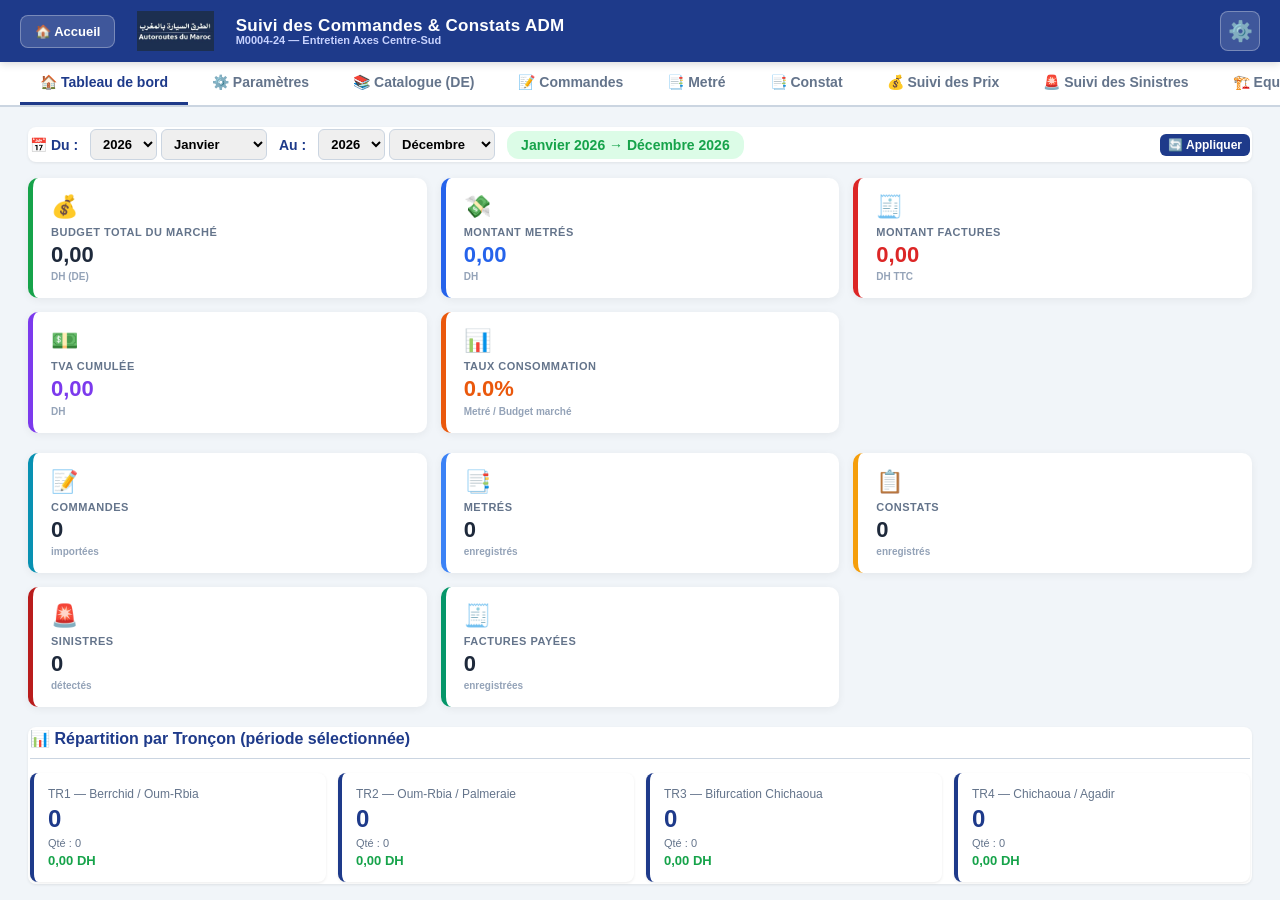
==== commit ae4cd13f: "Add files via upload" ====
--- a/M0004-24/index.html
+++ b/M0004-24/index.html
@@ -12,7 +12,7 @@
  <!-- ═══ HEADER FIXE ═══ -->
   <header class="app-header">
     <div class="header-brand">
-      <a href="../Marches.html" class="btn-home" title="Retour à l'accueil">
+      <a href="../" class="btn-home" title="Retour à l'accueil">
         🏠 Accueil
       </a>
       <img src="../image/adm.jpg" alt="ADM" class="header-logo" onerror="this.style.display='none'">
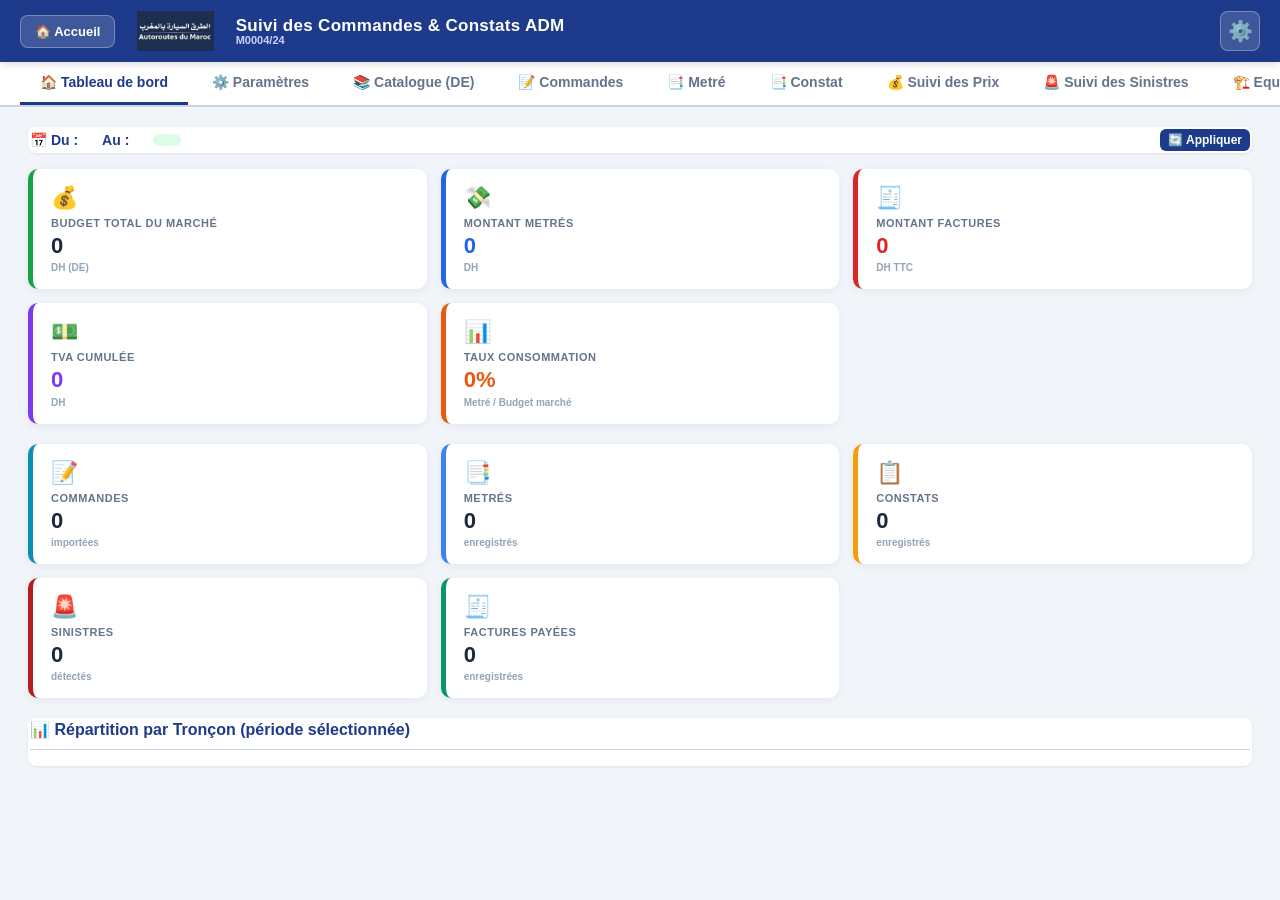
==== commit d0a2c04e: "Add files via upload" ====
--- a/M0004-24/index.html
+++ b/M0004-24/index.html
@@ -755,6 +755,7 @@
   </div>
 
   <script src="config.js"></script>
+  <script src="../shared/github-api.js"></script>   <!-- 🆕 -->
   <script src="../shared/core.js"></script>
   <script src="custom.js"></script>
 </body>
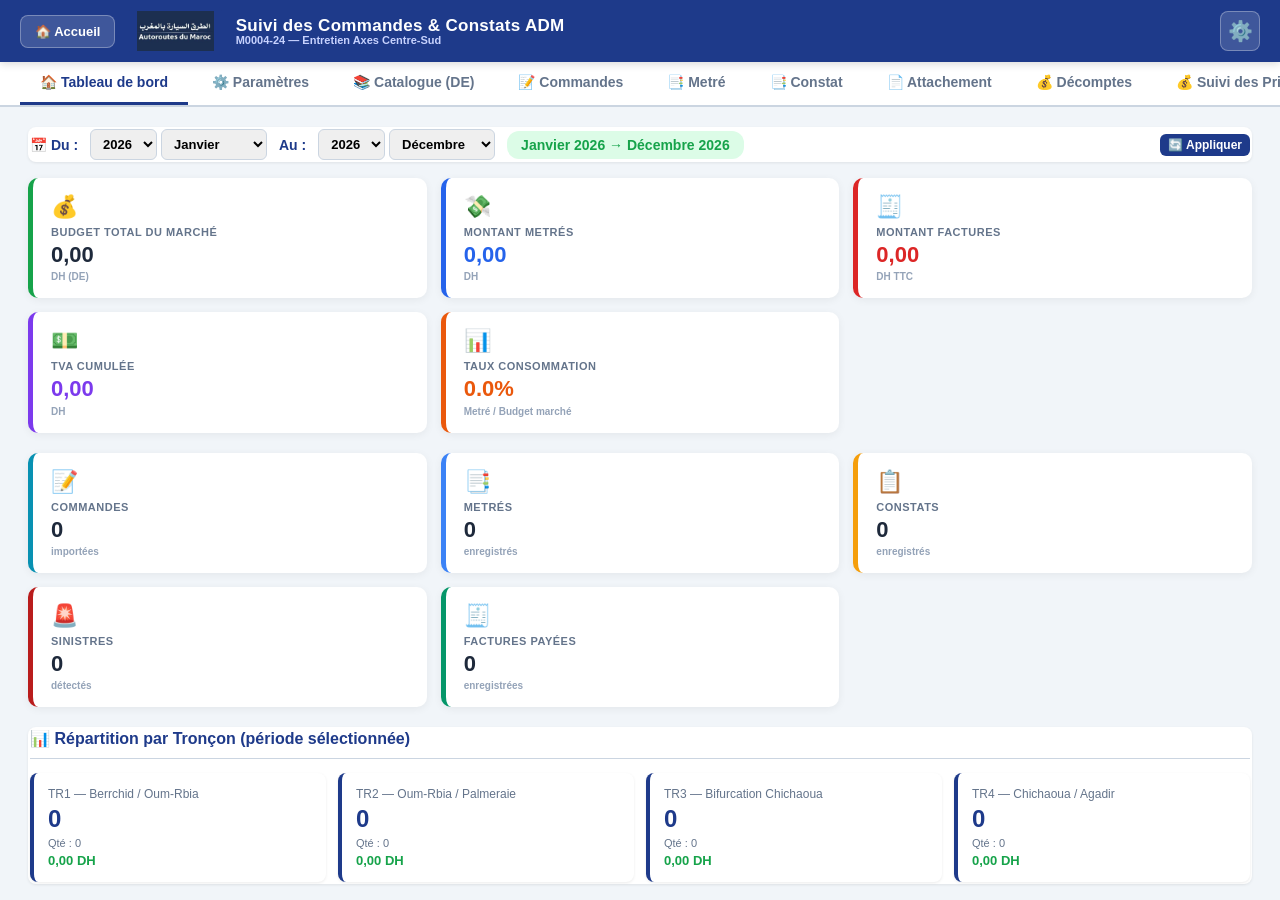
==== commit 142e40ad: "Add files via upload" ====
--- a/M0004-24/index.html
+++ b/M0004-24/index.html
@@ -49,6 +49,8 @@
     <button class="tab" data-tab="commandes">📝 Commandes</button>
     <button class="tab" data-tab="metre">📑 Metré</button>
     <button class="tab" data-tab="constat">📑 Constat</button>
+    <button class="tab" data-tab="attachement">📄 Attachement</button>
+    <button class="tab" data-tab="decomptes">💰 Décomptes</button>
     <button class="tab" data-tab="suivi">💰 Suivi des Prix</button>
     <button class="tab" data-tab="sinistres">🚨 Suivi des Sinistres</button>
     <button class="tab" data-tab="equipements">🏗️ Equipements</button>
@@ -502,7 +504,7 @@
         <button class="btn btn-primary btn-sm" id="btn-import-constat" onclick="document.getElementById('file-constat-import').click()" style="margin-left:auto;">
         📥 Importer Excel
         </button>
-    </div>
+      </div>
       
      <div id="constat-content"></div>
 
@@ -522,6 +524,27 @@
         <div id="liste-constats-accordion"></div>
       </div>
     </section>
+
+    <!-- ATTACHEMENT (à construire) -->
+    <section class="tab-content" id="tab-attachement">
+      <div class="panel">
+        <h2>📄 Attachement</h2>
+        <p style="text-align:center;padding:40px;color:#94a3b8;">
+          🚧 Section en construction
+        </p>
+      </div>
+    </section>
+
+    <!-- DÉCOMPTES (à construire) -->
+    <section class="tab-content" id="tab-decomptes">
+      <div class="panel">
+        <h2>💰 Décomptes</h2>
+        <p style="text-align:center;padding:40px;color:#94a3b8;">
+          🚧 Section en construction
+        </p>
+      </div>
+    </section>
+
     <!-- SUIVI DES PRIX -->
     <section class="tab-content" id="tab-suivi">
     <div id="suivi-content"></div>
